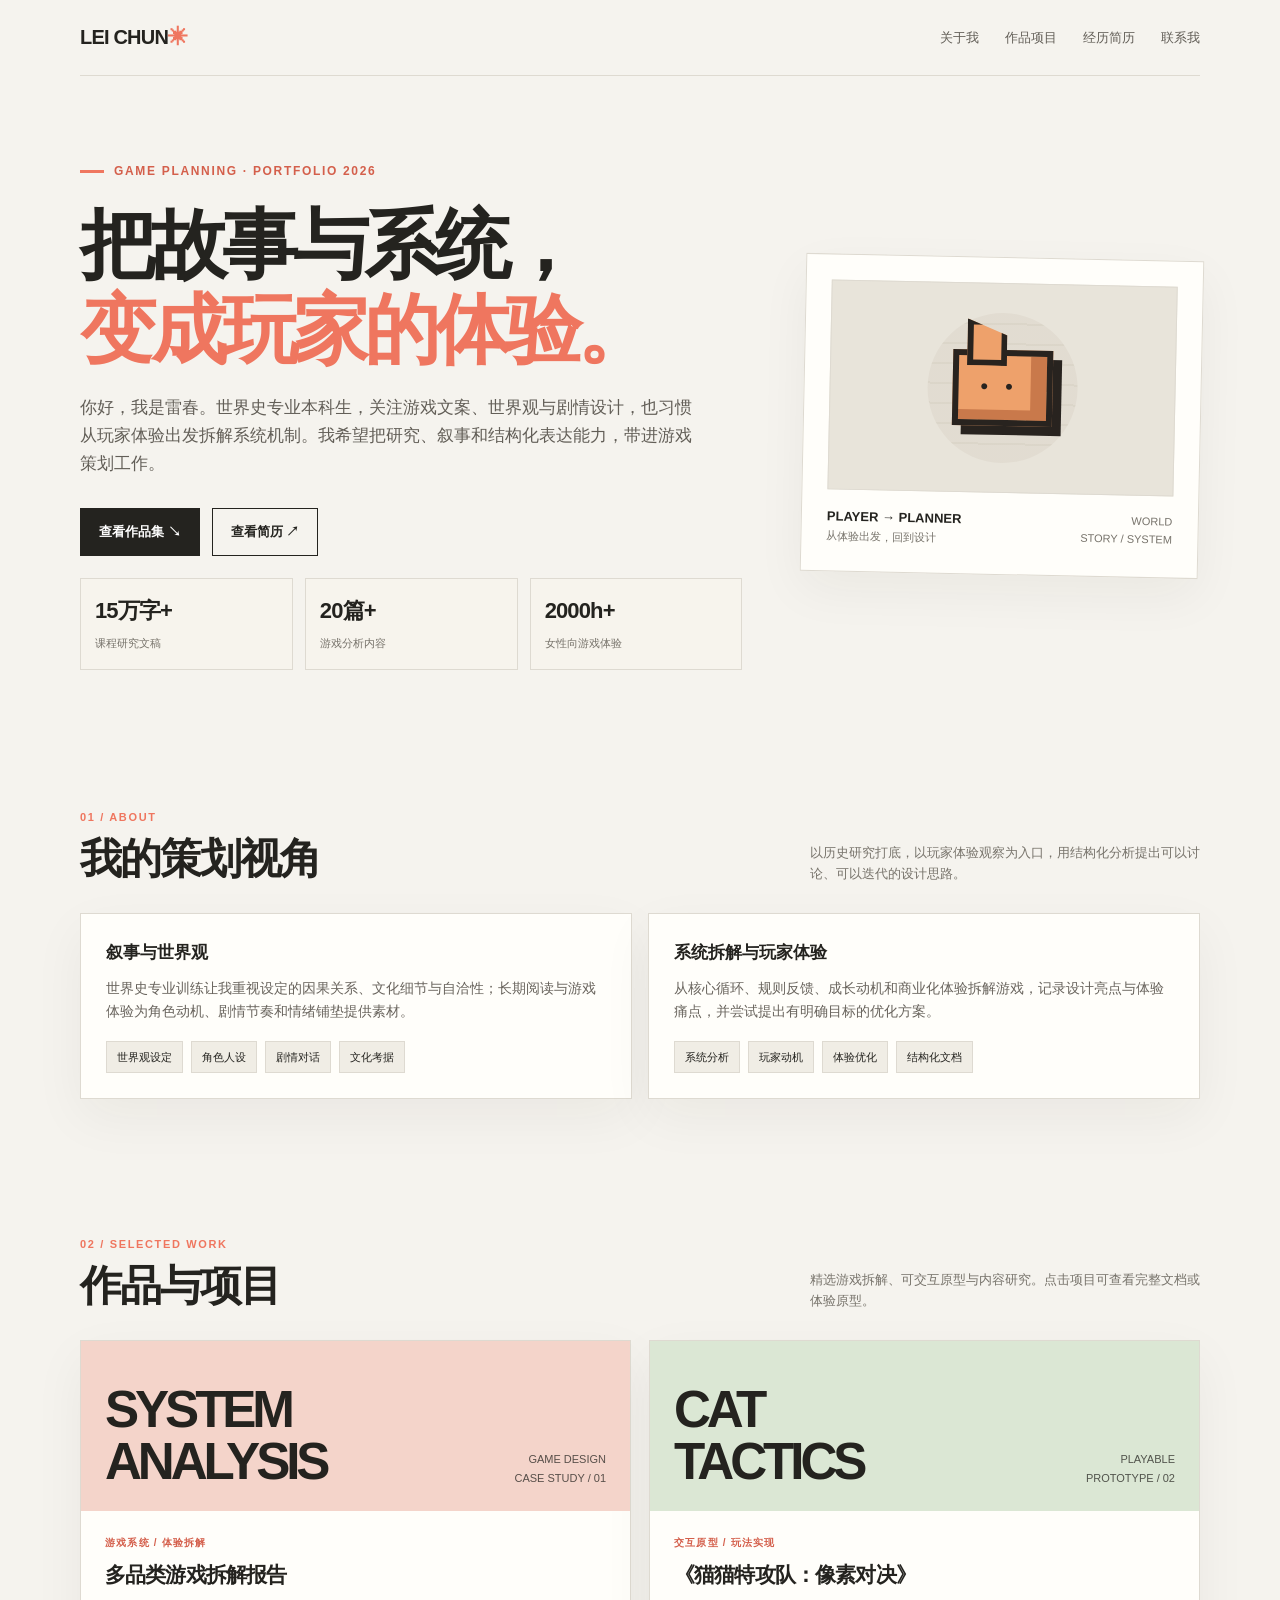
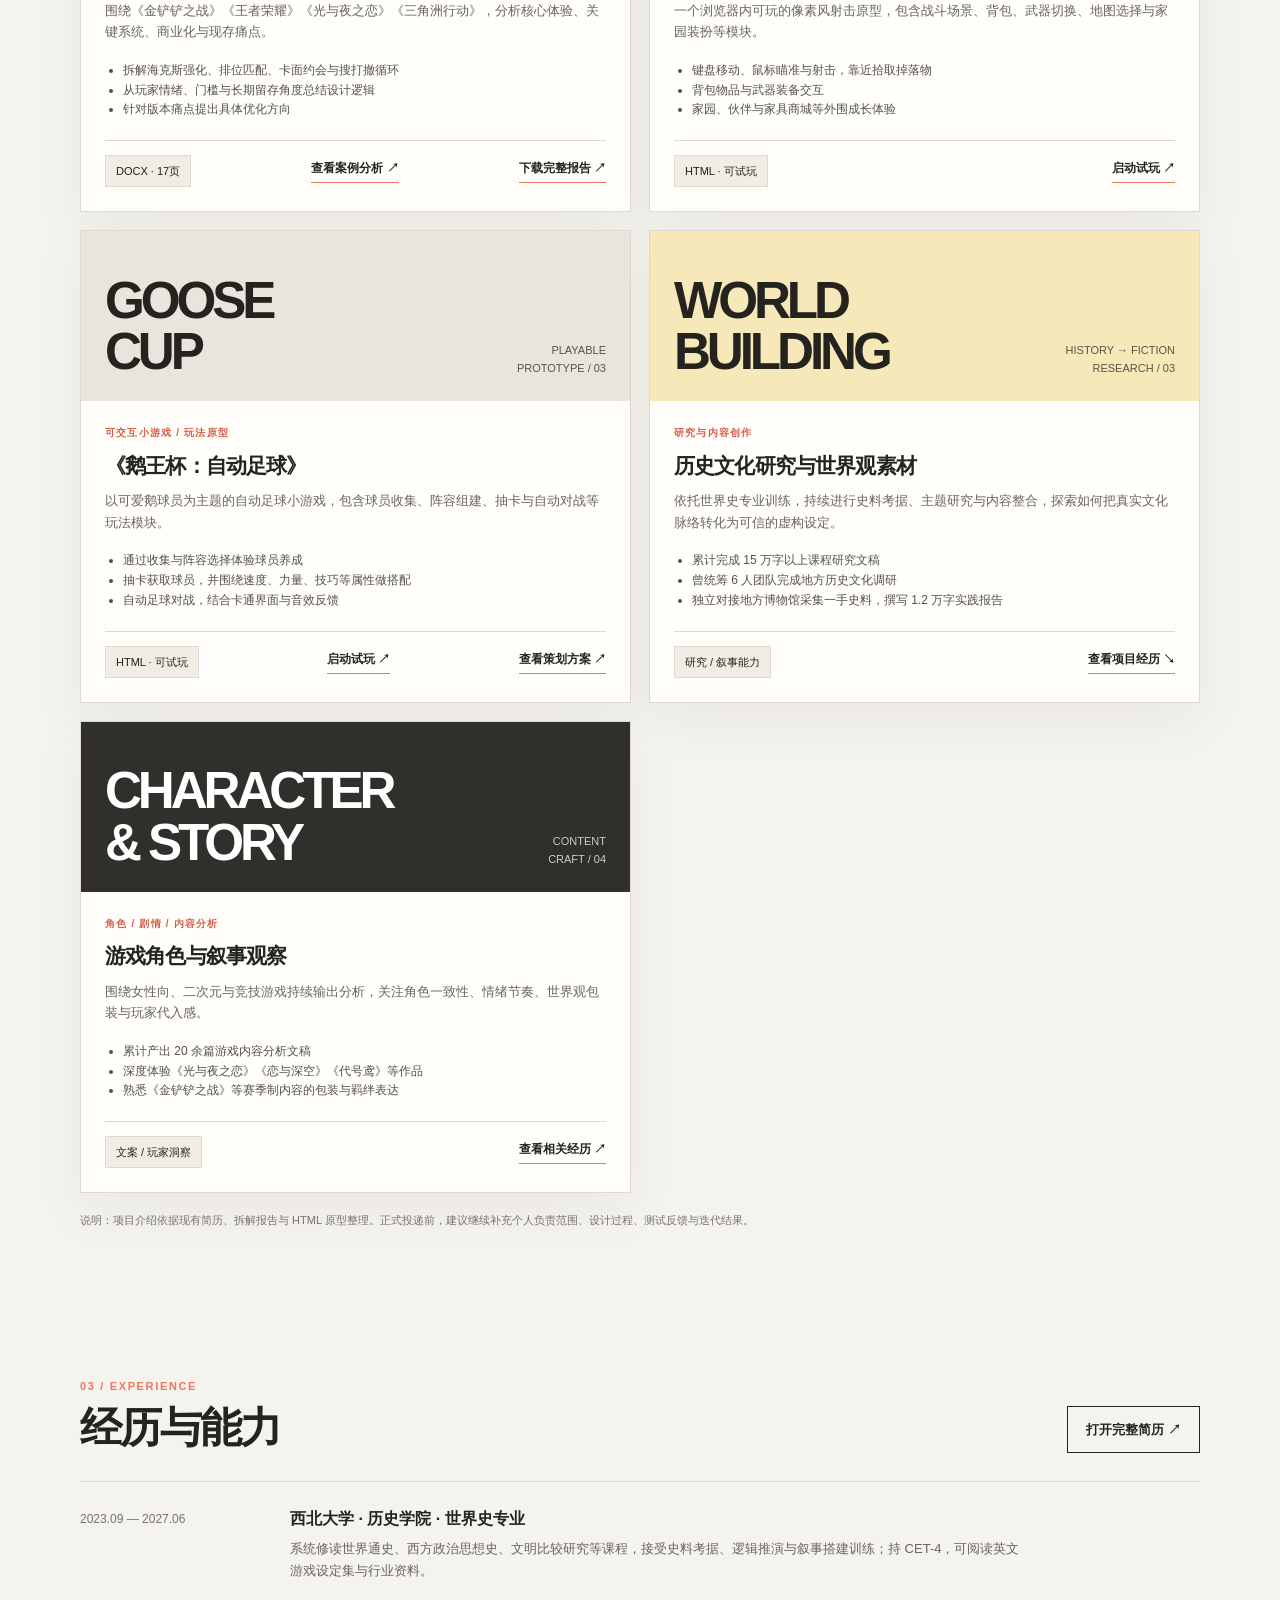
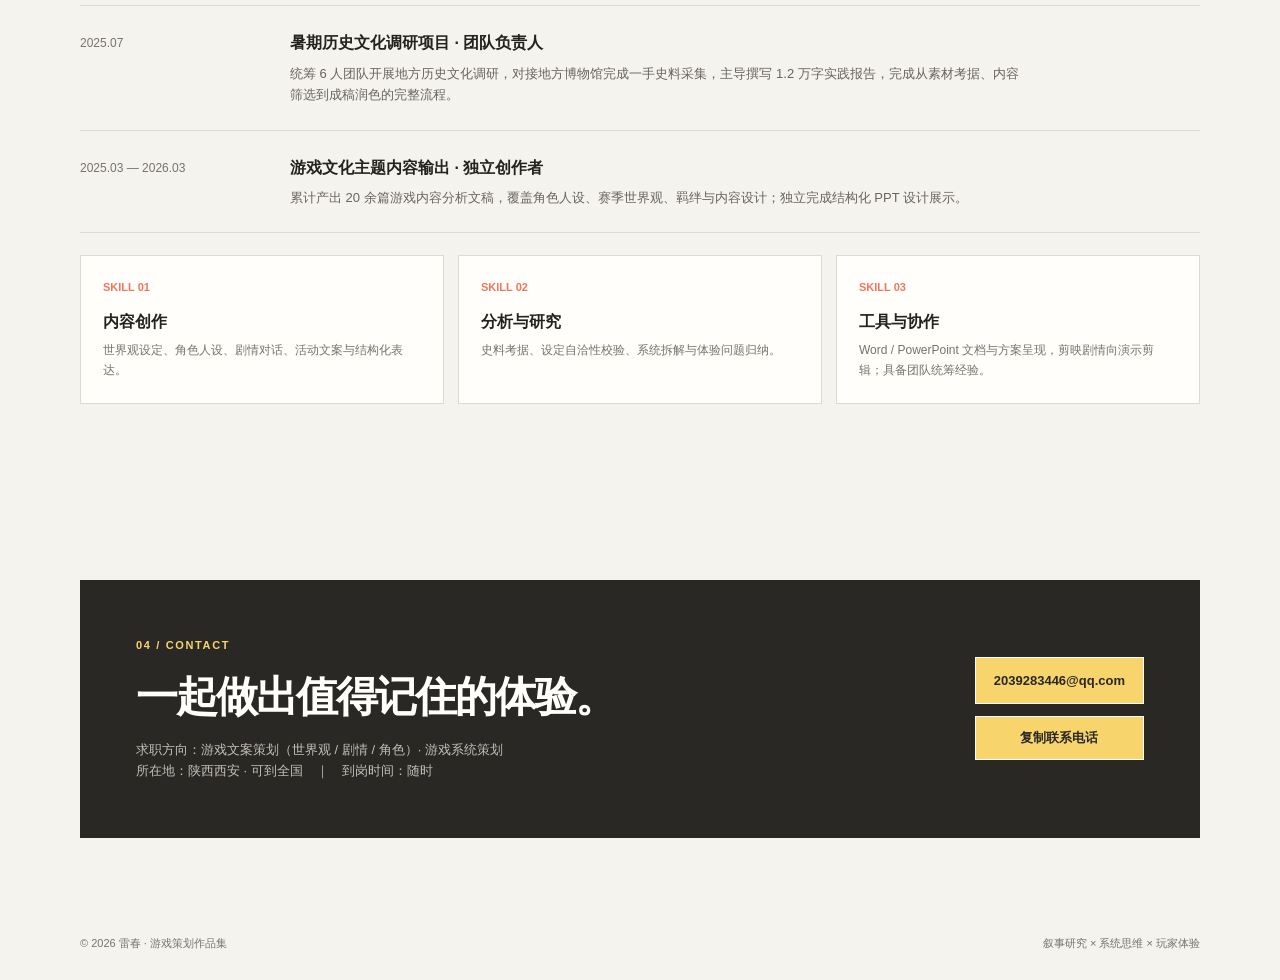
==== index.html @ 05be003e "Add files via upload" ====
<!doctype html>
<html lang="zh-CN">
<head>
<meta charset="utf-8"><meta name="viewport" content="width=device-width, initial-scale=1">
<meta name="description" content="雷春的游戏策划个人作品集，聚焦游戏文案、世界观、剧情与系统拆解。">
<title>雷春｜游戏策划作品集</title>
<style>
:root{--bg:#f5f3ee;--paper:#fffefa;--ink:#24231f;--muted:#77736b;--line:#dedad1;--accent:#ef765f;--yellow:#f7d46c;--green:#b9d6ad;--shadow:0 18px 50px #2620160d}*{box-sizing:border-box}html{scroll-behavior:smooth}body{margin:0;background:var(--bg);color:var(--ink);font-family:Inter,"PingFang SC","Microsoft YaHei",sans-serif;line-height:1.65}a{color:inherit;text-decoration:none}.wrap{width:min(1120px,calc(100% - 40px));margin:auto}.nav{height:76px;display:flex;align-items:center;justify-content:space-between;border-bottom:1px solid var(--line)}.logo{font-weight:900;letter-spacing:-.04em;font-size:20px}.logo span{color:var(--accent)}nav{display:flex;gap:26px;font-size:13px;color:#625e57}nav a:hover{color:var(--accent)}.hero{padding:86px 0 70px;display:grid;grid-template-columns:1.25fr .75fr;gap:60px;align-items:center}.eyebrow{font-size:12px;letter-spacing:.14em;text-transform:uppercase;font-weight:800;color:#d45f4b;display:flex;align-items:center;gap:10px}.eyebrow:before{content:"";width:24px;height:3px;background:var(--accent)}h1{font-size:clamp(42px,6vw,76px);line-height:1.12;letter-spacing:-.065em;margin:20px 0 22px}h1 em{font-style:normal;color:var(--accent)}.intro{font-size:17px;color:#625e57;max-width:620px}.actions{display:flex;gap:12px;flex-wrap:wrap;margin-top:30px}.btn{display:inline-flex;align-items:center;justify-content:center;padding:12px 18px;border:1px solid var(--ink);font-size:13px;font-weight:750;transition:.2s}.btn.primary{background:var(--ink);color:white}.btn:hover{transform:translateY(-2px);box-shadow:4px 4px 0 var(--yellow)}.hero-card{background:var(--paper);border:1px solid var(--line);padding:25px;box-shadow:var(--shadow);transform:rotate(1.2deg)}.pixel{height:210px;background:#e8e4da;display:grid;place-items:center;position:relative;overflow:hidden;border:1px solid var(--line)}.pixel:before{content:"";position:absolute;width:150px;height:150px;background:repeating-linear-gradient(0deg,#e0dacf 0 18px,#d8d2c5 18px 20px);border-radius:50%;opacity:.8}.cat{position:relative;width:100px;height:76px;background:#eea16b;border:6px solid #28231f;box-shadow:inset -16px -10px #c9794b,9px 9px 0 #28231f}.cat:before{content:"";position:absolute;left:8px;top:-37px;width:28px;height:35px;background:#eea16b;border:6px solid #28231f;clip-path:polygon(0 0,100% 35%,100% 100%,0 100%);box-shadow:48px 0 0 -1px #eea16b}.cat:after{content:"••";position:absolute;left:22px;top:13px;font-size:22px;letter-spacing:17px;color:#28231f}.card-meta{display:flex;justify-content:space-between;gap:10px;margin-top:16px;font-size:11px;color:var(--muted)}.card-meta strong{color:var(--ink);font-size:13px}.stats{display:grid;grid-template-columns:repeat(3,1fr);gap:12px;margin-top:22px}.stat{padding:14px;background:#f7f4ed;border:1px solid var(--line)}.stat b{display:block;font-size:22px;letter-spacing:-.04em}.stat span{font-size:11px;color:var(--muted)}section{padding:68px 0}.section-head{display:flex;justify-content:space-between;align-items:end;gap:24px;margin-bottom:28px}.kicker{font-size:11px;letter-spacing:.15em;color:var(--accent);font-weight:900}.section-head h2{font-size:clamp(28px,4vw,42px);letter-spacing:-.05em;line-height:1.2;margin:8px 0 0}.section-head p{color:var(--muted);font-size:13px;max-width:390px;margin:0}.about-grid{display:grid;grid-template-columns:1fr 1fr;gap:16px}.panel{background:var(--paper);border:1px solid var(--line);padding:25px;box-shadow:var(--shadow)}.panel h3{margin:0 0 10px;font-size:17px}.panel p{color:#69645d;font-size:14px;margin:0}.tags{display:flex;flex-wrap:wrap;gap:8px;margin-top:18px}.tag{font-size:11px;padding:6px 10px;background:#f0ede5;border:1px solid var(--line)}.projects{display:grid;grid-template-columns:repeat(2,1fr);gap:18px}.project{background:var(--paper);border:1px solid var(--line);box-shadow:var(--shadow);overflow:hidden;display:flex;flex-direction:column}.project-art{min-height:170px;padding:24px;display:flex;align-items:end;justify-content:space-between;gap:16px;background:#e9e5dc;position:relative;overflow:hidden}.project-art.coral{background:#f4d4ca}.project-art.green{background:#dbe7d4}.project-art.yellow{background:#f7e8b9}.project-art.dark{background:#302f2b;color:#fff}.project-art .big{font-size:clamp(32px,4vw,54px);font-weight:900;letter-spacing:-.08em;line-height:1}.project-art small{font-size:11px;max-width:130px;text-align:right;opacity:.75}.project-body{padding:24px;display:flex;flex-direction:column;flex:1}.project-type{font-size:10px;color:#d45f4b;font-weight:900;letter-spacing:.12em}.project h3{font-size:21px;letter-spacing:-.04em;margin:7px 0}.project p{font-size:13px;color:#69645d;margin:0 0 18px}.project ul{font-size:12px;color:#555148;padding-left:18px;margin:0 0 20px}.project-foot{margin-top:auto;display:flex;align-items:center;justify-content:space-between;gap:10px;padding-top:14px;border-top:1px solid var(--line)}.text-link{font-size:12px;font-weight:800;border-bottom:1px solid var(--accent);padding-bottom:3px}.text-link:hover{color:var(--accent)}.timeline{border-top:1px solid var(--line)}.time-row{display:grid;grid-template-columns:180px 1fr;gap:30px;padding:24px 0;border-bottom:1px solid var(--line)}.time-row time{font-size:12px;color:var(--muted);padding-top:4px}.time-row h3{font-size:16px;margin:0 0 6px}.time-row p{font-size:13px;color:#69645d;margin:0;max-width:740px}.skill-grid{display:grid;grid-template-columns:repeat(3,1fr);gap:14px}.skill{background:var(--paper);border:1px solid var(--line);padding:22px}.skill .num{font-size:11px;color:var(--accent);font-weight:900}.skill h3{font-size:16px;margin:12px 0 6px}.skill p{font-size:12px;color:var(--muted);margin:0}.contact{background:#292824;color:#fffefa;padding:56px;margin-top:40px;display:grid;grid-template-columns:1fr auto;gap:30px;align-items:center}.contact h2{font-size:clamp(28px,4vw,42px);letter-spacing:-.05em;margin:8px 0}.contact p{color:#c4c0b7;font-size:13px;margin:0}.contact .btn{border-color:#fffefa;color:#292824;background:var(--yellow)}footer{padding:28px 0;color:var(--muted);font-size:11px;display:flex;justify-content:space-between;gap:20px}.note{font-size:11px;color:var(--muted);margin-top:18px}@media(max-width:760px){.wrap{width:min(100% - 28px,600px)}.nav{height:64px}nav{gap:12px;font-size:11px}.hero{grid-template-columns:1fr;gap:30px;padding:56px 0}.hero-card{transform:none}.pixel{height:170px}.about-grid,.projects{grid-template-columns:1fr}.section-head{display:block}.section-head p{margin-top:12px}.time-row{grid-template-columns:1fr;gap:4px}.skill-grid{grid-template-columns:1fr}.contact{padding:28px;grid-template-columns:1fr}.contact .btn{justify-self:start}footer{flex-direction:column}}
</style></head>
<body><div class="wrap">
<header class="nav"><a class="logo" href="#top">LEI CHUN<span>✳</span></a><nav><a href="#about">关于我</a><a href="#work">作品项目</a><a href="#resume">经历简历</a><a href="#contact">联系我</a></nav></header>
<main id="top"><section class="hero"><div><div class="eyebrow">GAME PLANNING · PORTFOLIO 2026</div><h1>把故事与系统，<br><em>变成玩家的体验。</em></h1><p class="intro">你好，我是雷春。世界史专业本科生，关注游戏文案、世界观与剧情设计，也习惯从玩家体验出发拆解系统机制。我希望把研究、叙事和结构化表达能力，带进游戏策划工作。</p><div class="actions"><a class="btn primary" href="#work">查看作品集 ↘</a><a class="btn" href="游戏策划简历.pdf" target="_blank">查看简历 ↗</a></div><div class="stats"><div class="stat"><b>15万字+</b><span>课程研究文稿</span></div><div class="stat"><b>20篇+</b><span>游戏分析内容</span></div><div class="stat"><b>2000h+</b><span>女性向游戏体验</span></div></div></div><div class="hero-card"><div class="pixel"><div class="cat"></div></div><div class="card-meta"><div><strong>PLAYER → PLANNER</strong><br>从体验出发，回到设计</div><div style="text-align:right">WORLD<br>STORY / SYSTEM</div></div></div></section>
<section id="about"><div class="section-head"><div><div class="kicker">01 / ABOUT</div><h2>我的策划视角</h2></div><p>以历史研究打底，以玩家体验观察为入口，用结构化分析提出可以讨论、可以迭代的设计思路。</p></div><div class="about-grid"><article class="panel"><h3>叙事与世界观</h3><p>世界史专业训练让我重视设定的因果关系、文化细节与自洽性；长期阅读与游戏体验为角色动机、剧情节奏和情绪铺垫提供素材。</p><div class="tags"><span class="tag">世界观设定</span><span class="tag">角色人设</span><span class="tag">剧情对话</span><span class="tag">文化考据</span></div></article><article class="panel"><h3>系统拆解与玩家体验</h3><p>从核心循环、规则反馈、成长动机和商业化体验拆解游戏，记录设计亮点与体验痛点，并尝试提出有明确目标的优化方案。</p><div class="tags"><span class="tag">系统分析</span><span class="tag">玩家动机</span><span class="tag">体验优化</span><span class="tag">结构化文档</span></div></article></div></section>
<section id="work"><div class="section-head"><div><div class="kicker">02 / SELECTED WORK</div><h2>作品与项目</h2></div><p>精选游戏拆解、可交互原型与内容研究。点击项目可查看完整文档或体验原型。</p></div><div class="projects">
<article class="project"><div class="project-art coral"><div class="big">SYSTEM<br>ANALYSIS</div><small>GAME DESIGN<br>CASE STUDY / 01</small></div><div class="project-body"><div class="project-type">游戏系统 / 体验拆解</div><h3>多品类游戏拆解报告</h3><p>围绕《金铲铲之战》《王者荣耀》《光与夜之恋》《三角洲行动》，分析核心体验、关键系统、商业化与现存痛点。</p><ul><li>拆解海克斯强化、排位匹配、卡面约会与搜打撤循环</li><li>从玩家情绪、门槛与长期留存角度总结设计逻辑</li><li>针对版本痛点提出具体优化方向</li></ul><div class="project-foot"><span class="tag">DOCX · 17页</span><a class="text-link" href="case-study.html">查看案例分析 ↗</a><a class="text-link" href="游戏拆解报告.docx" download>下载完整报告 ↗</a></div></div></article>
<article class="project"><div class="project-art green"><div class="big">CAT<br>TACTICS</div><small>PLAYABLE<br>PROTOTYPE / 02</small></div><div class="project-body"><div class="project-type">交互原型 / 玩法实现</div><h3>《猫猫特攻队：像素对决》</h3><p>一个浏览器内可玩的像素风射击原型，包含战斗场景、背包、武器切换、地图选择与家园装扮等模块。</p><ul><li>键盘移动、鼠标瞄准与射击，靠近拾取掉落物</li><li>背包物品与武器装备交互</li><li>家园、伙伴与家具商城等外围成长体验</li></ul><div class="project-foot"><span class="tag">HTML · 可试玩</span><a class="text-link" href="game-demo.html" target="_blank">启动试玩 ↗</a></div></div></article>
<article class="project"><div class="project-art blue"><div class="big">GOOSE<br>CUP</div><small>PLAYABLE<br>PROTOTYPE / 03</small></div><div class="project-body"><div class="project-type">可交互小游戏 / 玩法原型</div><h3>《鹅王杯：自动足球》</h3><p>以可爱鹅球员为主题的自动足球小游戏，包含球员收集、阵容组建、抽卡与自动对战等玩法模块。</p><ul><li>通过收集与阵容选择体验球员养成</li><li>抽卡获取球员，并围绕速度、力量、技巧等属性做搭配</li><li>自动足球对战，结合卡通界面与音效反馈</li></ul><div class="project-foot"><span class="tag">HTML · 可试玩</span><a class="text-link" href="goosecute/index.html" target="_blank">启动试玩 ↗</a><a class="text-link" href="goosecup-design.html">查看策划方案 ↗</a></div></div></article>
<article class="project"><div class="project-art yellow"><div class="big">WORLD<br>BUILDING</div><small>HISTORY → FICTION<br>RESEARCH / 03</small></div><div class="project-body"><div class="project-type">研究与内容创作</div><h3>历史文化研究与世界观素材</h3><p>依托世界史专业训练，持续进行史料考据、主题研究与内容整合，探索如何把真实文化脉络转化为可信的虚构设定。</p><ul><li>累计完成 15 万字以上课程研究文稿</li><li>曾统筹 6 人团队完成地方历史文化调研</li><li>独立对接地方博物馆采集一手史料，撰写 1.2 万字实践报告</li></ul><div class="project-foot"><span class="tag">研究 / 叙事能力</span><a class="text-link" href="#resume">查看项目经历 ↘</a></div></div></article>
<article class="project"><div class="project-art dark"><div class="big">CHARACTER<br>& STORY</div><small>CONTENT<br>CRAFT / 04</small></div><div class="project-body"><div class="project-type">角色 / 剧情 / 内容分析</div><h3>游戏角色与叙事观察</h3><p>围绕女性向、二次元与竞技游戏持续输出分析，关注角色一致性、情绪节奏、世界观包装与玩家代入感。</p><ul><li>累计产出 20 余篇游戏内容分析文稿</li><li>深度体验《光与夜之恋》《恋与深空》《代号鸢》等作品</li><li>熟悉《金铲铲之战》等赛季制内容的包装与羁绊表达</li></ul><div class="project-foot"><span class="tag">文案 / 玩家洞察</span><a class="text-link" href="游戏策划简历.pdf" target="_blank">查看相关经历 ↗</a></div></div></article>
</div><p class="note">说明：项目介绍依据现有简历、拆解报告与 HTML 原型整理。正式投递前，建议继续补充个人负责范围、设计过程、测试反馈与迭代结果。</p></section>
<section id="resume"><div class="section-head"><div><div class="kicker">03 / EXPERIENCE</div><h2>经历与能力</h2></div><a class="btn" href="游戏策划简历.pdf" target="_blank">打开完整简历 ↗</a></div><div class="timeline"><div class="time-row"><time>2023.09 — 2027.06</time><div><h3>西北大学 · 历史学院 · 世界史专业</h3><p>系统修读世界通史、西方政治思想史、文明比较研究等课程，接受史料考据、逻辑推演与叙事搭建训练；持 CET-4，可阅读英文游戏设定集与行业资料。</p></div></div><div class="time-row"><time>2025.07</time><div><h3>暑期历史文化调研项目 · 团队负责人</h3><p>统筹 6 人团队开展地方历史文化调研，对接地方博物馆完成一手史料采集，主导撰写 1.2 万字实践报告，完成从素材考据、内容筛选到成稿润色的完整流程。</p></div></div><div class="time-row"><time>2025.03 — 2026.03</time><div><h3>游戏文化主题内容输出 · 独立创作者</h3><p>累计产出 20 余篇游戏内容分析文稿，覆盖角色人设、赛季世界观、羁绊与内容设计；独立完成结构化 PPT 设计展示。</p></div></div></div><div class="skill-grid" style="margin-top:22px"><article class="skill"><div class="num">SKILL 01</div><h3>内容创作</h3><p>世界观设定、角色人设、剧情对话、活动文案与结构化表达。</p></article><article class="skill"><div class="num">SKILL 02</div><h3>分析与研究</h3><p>史料考据、设定自洽性校验、系统拆解与体验问题归纳。</p></article><article class="skill"><div class="num">SKILL 03</div><h3>工具与协作</h3><p>Word / PowerPoint 文档与方案呈现，剪映剧情向演示剪辑；具备团队统筹经验。</p></article></div></section>
<section id="contact"><div class="contact"><div><div class="kicker" style="color:var(--yellow)">04 / CONTACT</div><h2>一起做出值得记住的体验。</h2><p>求职方向：游戏文案策划（世界观 / 剧情 / 角色）· 游戏系统策划<br>所在地：陕西西安 · 可到全国　｜　到岗时间：随时</p></div><div class="actions" style="margin:0;flex-direction:column;align-items:stretch"><a class="btn" href="mailto:2039283446@qq.com">2039283446@qq.com</a><button class="btn" onclick="navigator.clipboard.writeText('158-2979-5988').then(()=>{this.textContent='手机号已复制 ✓'}).catch(()=>{this.textContent='手机号：158-2979-5988'})">复制联系电话</button></div></div></section>
<footer><span>© 2026 雷春 · 游戏策划作品集</span><span>叙事研究 × 系统思维 × 玩家体验</span></footer></main></div></body></html>
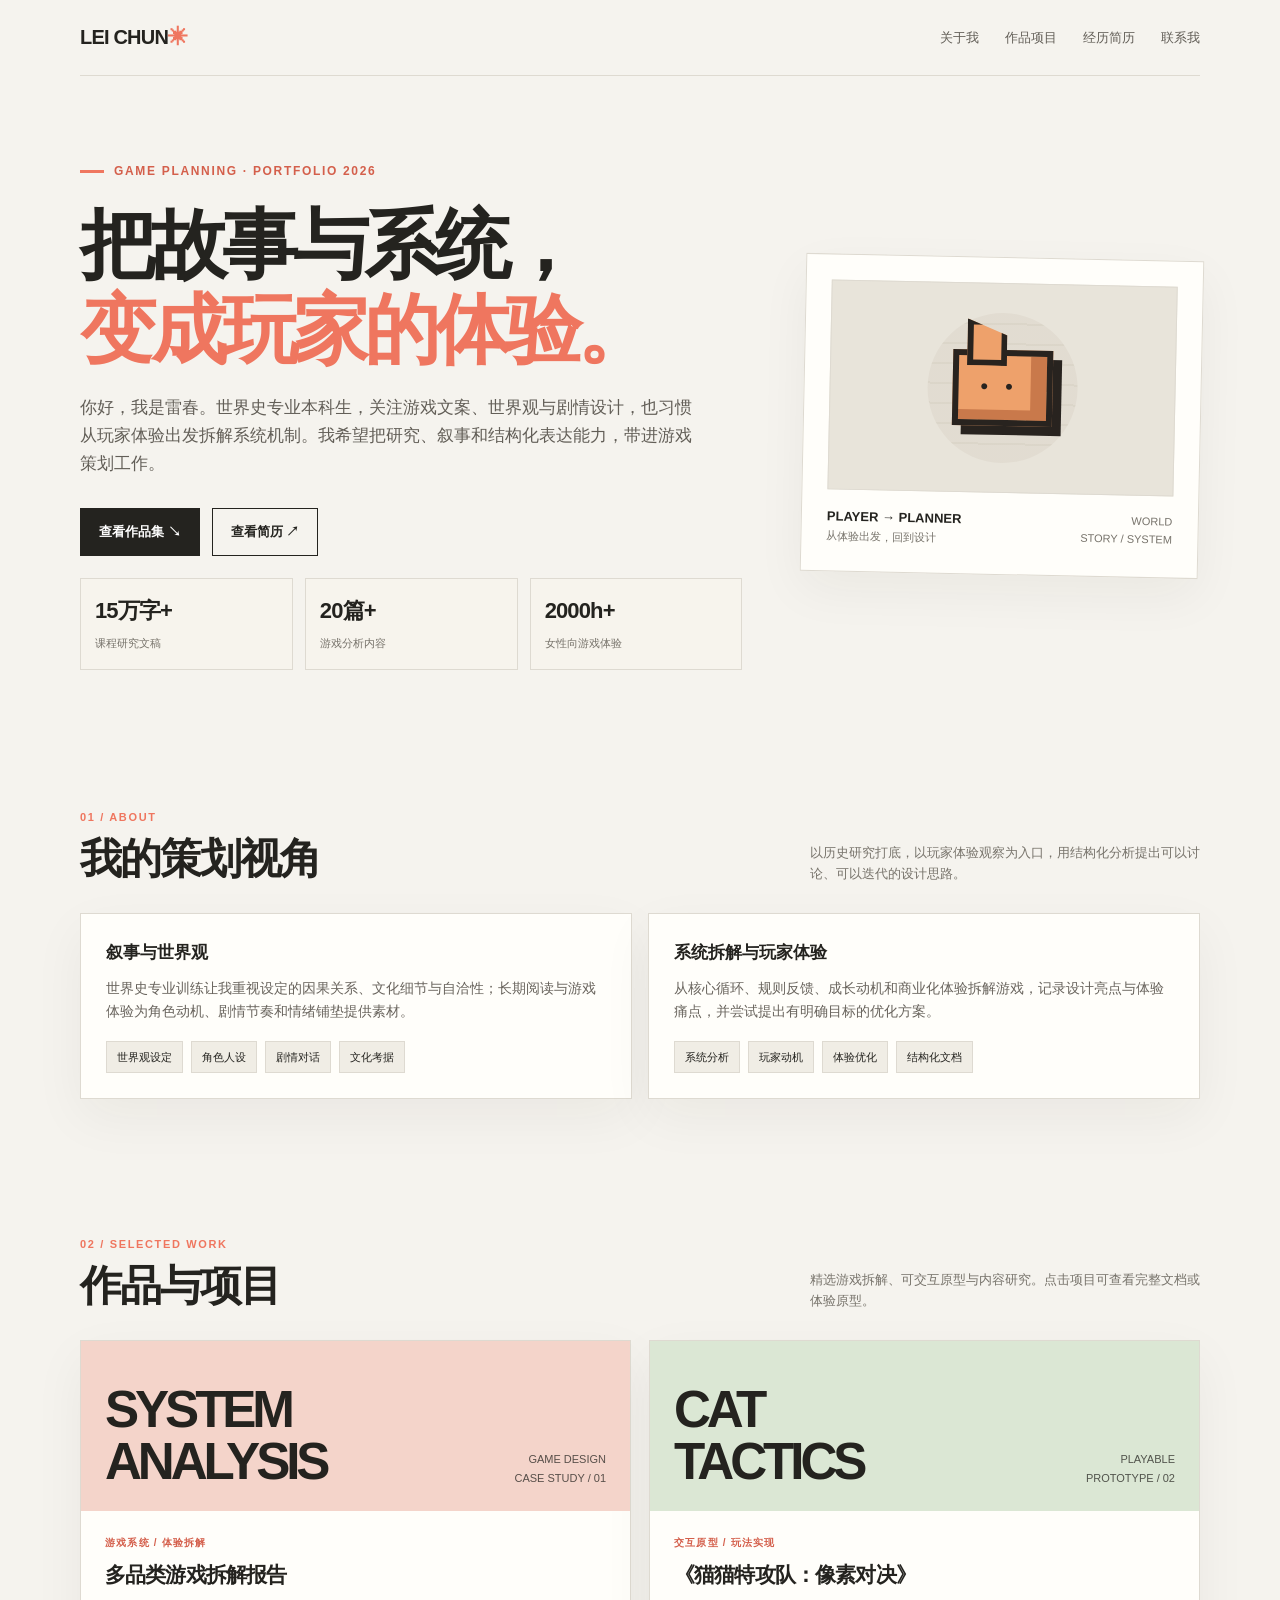
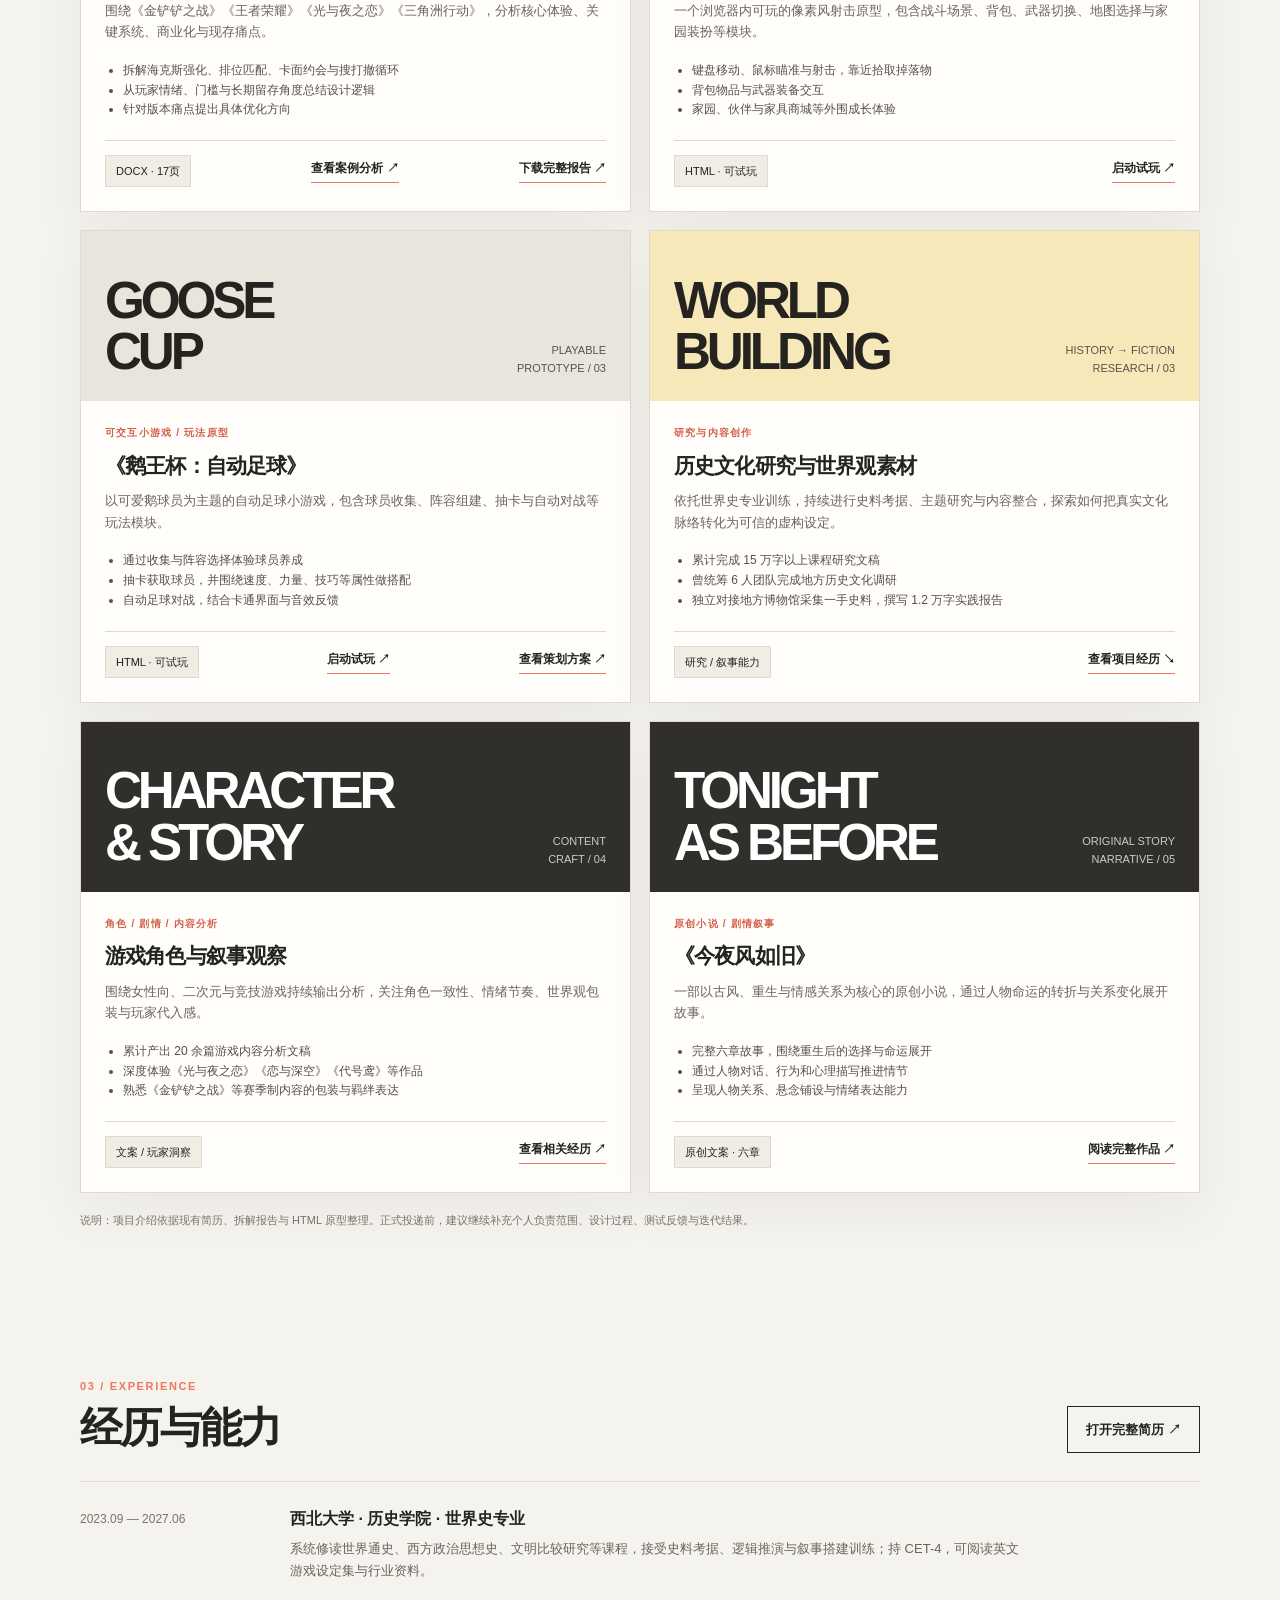
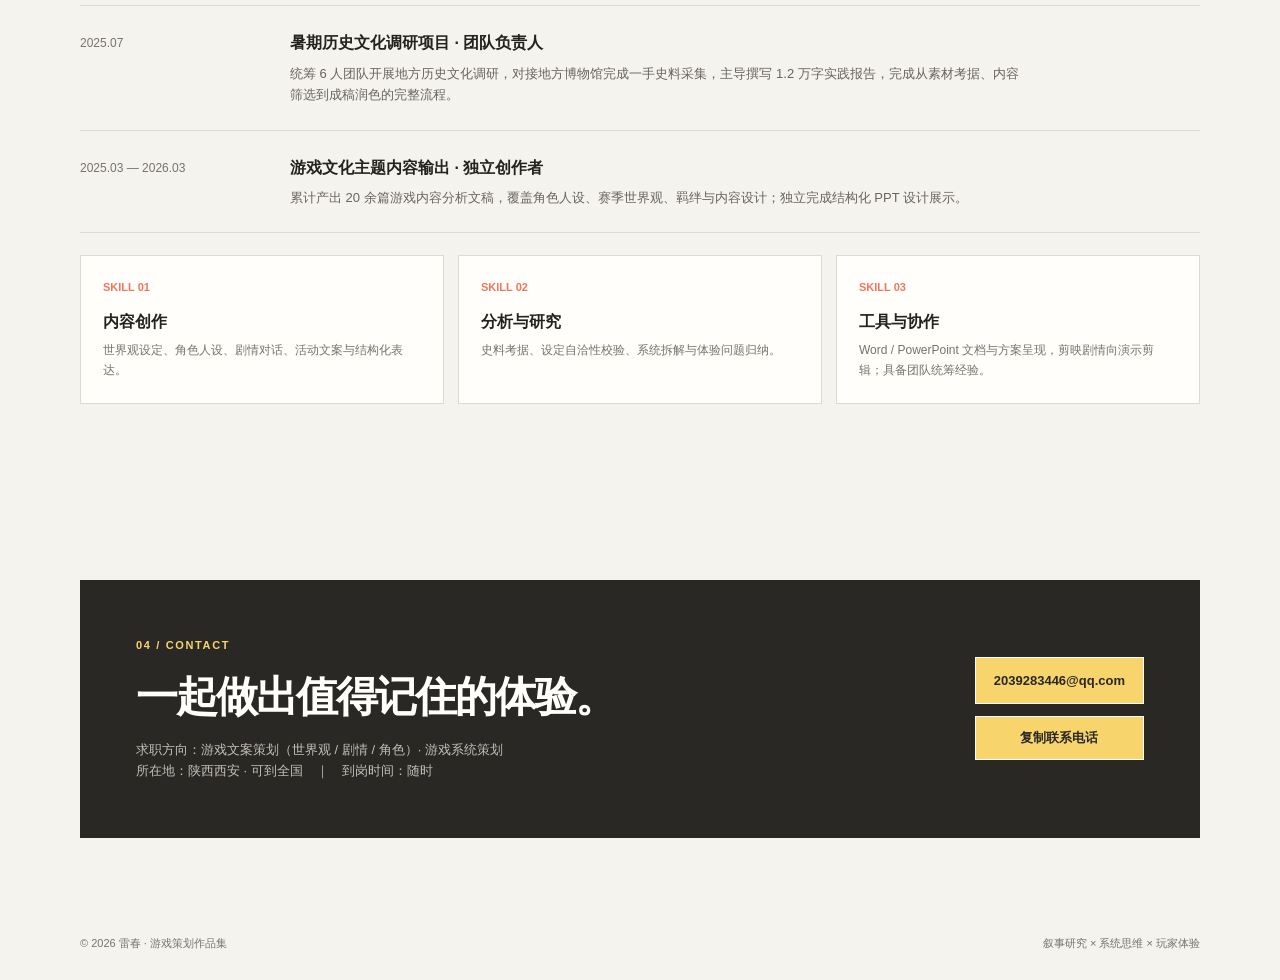
==== commit 91fed6d6: "Update index.html" ====
--- a/index.html
+++ b/index.html
@@ -14,9 +14,30 @@
 <section id="work"><div class="section-head"><div><div class="kicker">02 / SELECTED WORK</div><h2>作品与项目</h2></div><p>精选游戏拆解、可交互原型与内容研究。点击项目可查看完整文档或体验原型。</p></div><div class="projects">
 <article class="project"><div class="project-art coral"><div class="big">SYSTEM<br>ANALYSIS</div><small>GAME DESIGN<br>CASE STUDY / 01</small></div><div class="project-body"><div class="project-type">游戏系统 / 体验拆解</div><h3>多品类游戏拆解报告</h3><p>围绕《金铲铲之战》《王者荣耀》《光与夜之恋》《三角洲行动》，分析核心体验、关键系统、商业化与现存痛点。</p><ul><li>拆解海克斯强化、排位匹配、卡面约会与搜打撤循环</li><li>从玩家情绪、门槛与长期留存角度总结设计逻辑</li><li>针对版本痛点提出具体优化方向</li></ul><div class="project-foot"><span class="tag">DOCX · 17页</span><a class="text-link" href="case-study.html">查看案例分析 ↗</a><a class="text-link" href="游戏拆解报告.docx" download>下载完整报告 ↗</a></div></div></article>
 <article class="project"><div class="project-art green"><div class="big">CAT<br>TACTICS</div><small>PLAYABLE<br>PROTOTYPE / 02</small></div><div class="project-body"><div class="project-type">交互原型 / 玩法实现</div><h3>《猫猫特攻队：像素对决》</h3><p>一个浏览器内可玩的像素风射击原型，包含战斗场景、背包、武器切换、地图选择与家园装扮等模块。</p><ul><li>键盘移动、鼠标瞄准与射击，靠近拾取掉落物</li><li>背包物品与武器装备交互</li><li>家园、伙伴与家具商城等外围成长体验</li></ul><div class="project-foot"><span class="tag">HTML · 可试玩</span><a class="text-link" href="game-demo.html" target="_blank">启动试玩 ↗</a></div></div></article>
-<article class="project"><div class="project-art blue"><div class="big">GOOSE<br>CUP</div><small>PLAYABLE<br>PROTOTYPE / 03</small></div><div class="project-body"><div class="project-type">可交互小游戏 / 玩法原型</div><h3>《鹅王杯：自动足球》</h3><p>以可爱鹅球员为主题的自动足球小游戏，包含球员收集、阵容组建、抽卡与自动对战等玩法模块。</p><ul><li>通过收集与阵容选择体验球员养成</li><li>抽卡获取球员，并围绕速度、力量、技巧等属性做搭配</li><li>自动足球对战，结合卡通界面与音效反馈</li></ul><div class="project-foot"><span class="tag">HTML · 可试玩</span><a class="text-link" href="goosecute/index.html" target="_blank">启动试玩 ↗</a><a class="text-link" href="goosecup-design.html">查看策划方案 ↗</a></div></div></article>
+<article class="project"><div class="project-art blue"><div class="big">GOOSE<br>CUP</div><small>PLAYABLE<br>PROTOTYPE / 03</small></div><div class="project-body"><div class="project-type">可交互小游戏 / 玩法原型</div><h3>《鹅王杯：自动足球》</h3><p>以可爱鹅球员为主题的自动足球小游戏，包含球员收集、阵容组建、抽卡与自动对战等玩法模块。</p><ul><li>通过收集与阵容选择体验球员养成</li><li>抽卡获取球员，并围绕速度、力量、技巧等属性做搭配</li><li>自动足球对战，结合卡通界面与音效反馈</li></ul><div class="project-foot"><span class="tag">HTML · 可试玩</span><a class="text-link" href="goosecute/index.html" target="_blank">启动试玩 ↗</a><a class="text-link" href="goosecup.html">查看策划方案 ↗</a></div></div></article>
 <article class="project"><div class="project-art yellow"><div class="big">WORLD<br>BUILDING</div><small>HISTORY → FICTION<br>RESEARCH / 03</small></div><div class="project-body"><div class="project-type">研究与内容创作</div><h3>历史文化研究与世界观素材</h3><p>依托世界史专业训练，持续进行史料考据、主题研究与内容整合，探索如何把真实文化脉络转化为可信的虚构设定。</p><ul><li>累计完成 15 万字以上课程研究文稿</li><li>曾统筹 6 人团队完成地方历史文化调研</li><li>独立对接地方博物馆采集一手史料，撰写 1.2 万字实践报告</li></ul><div class="project-foot"><span class="tag">研究 / 叙事能力</span><a class="text-link" href="#resume">查看项目经历 ↘</a></div></div></article>
 <article class="project"><div class="project-art dark"><div class="big">CHARACTER<br>& STORY</div><small>CONTENT<br>CRAFT / 04</small></div><div class="project-body"><div class="project-type">角色 / 剧情 / 内容分析</div><h3>游戏角色与叙事观察</h3><p>围绕女性向、二次元与竞技游戏持续输出分析，关注角色一致性、情绪节奏、世界观包装与玩家代入感。</p><ul><li>累计产出 20 余篇游戏内容分析文稿</li><li>深度体验《光与夜之恋》《恋与深空》《代号鸢》等作品</li><li>熟悉《金铲铲之战》等赛季制内容的包装与羁绊表达</li></ul><div class="project-foot"><span class="tag">文案 / 玩家洞察</span><a class="text-link" href="游戏策划简历.pdf" target="_blank">查看相关经历 ↗</a></div></div></article>
+<article class="project">
+  <div class="project-art dark">
+    <div class="big">TONIGHT<br>AS BEFORE</div>
+    <small>ORIGINAL STORY<br>NARRATIVE / 05</small>
+  </div>
+  <div class="project-body">
+    <div class="project-type">原创小说 / 剧情叙事</div>
+    <h3>《今夜风如旧》</h3>
+    <p>一部以古风、重生与情感关系为核心的原创小说，通过人物命运的转折与关系变化展开故事。</p>
+    <ul>
+      <li>完整六章故事，围绕重生后的选择与命运展开</li>
+      <li>通过人物对话、行为和心理描写推进情节</li>
+      <li>呈现人物关系、悬念铺设与情绪表达能力</li>
+    </ul>
+    <div class="project-foot">
+      <span class="tag">原创文案 · 六章</span>
+      <a class="text-link" href="novel.html" target="_blank">阅读完整作品 ↗</a>
+    </div>
+  </div>
+</article>
+
 </div><p class="note">说明：项目介绍依据现有简历、拆解报告与 HTML 原型整理。正式投递前，建议继续补充个人负责范围、设计过程、测试反馈与迭代结果。</p></section>
 <section id="resume"><div class="section-head"><div><div class="kicker">03 / EXPERIENCE</div><h2>经历与能力</h2></div><a class="btn" href="游戏策划简历.pdf" target="_blank">打开完整简历 ↗</a></div><div class="timeline"><div class="time-row"><time>2023.09 — 2027.06</time><div><h3>西北大学 · 历史学院 · 世界史专业</h3><p>系统修读世界通史、西方政治思想史、文明比较研究等课程，接受史料考据、逻辑推演与叙事搭建训练；持 CET-4，可阅读英文游戏设定集与行业资料。</p></div></div><div class="time-row"><time>2025.07</time><div><h3>暑期历史文化调研项目 · 团队负责人</h3><p>统筹 6 人团队开展地方历史文化调研，对接地方博物馆完成一手史料采集，主导撰写 1.2 万字实践报告，完成从素材考据、内容筛选到成稿润色的完整流程。</p></div></div><div class="time-row"><time>2025.03 — 2026.03</time><div><h3>游戏文化主题内容输出 · 独立创作者</h3><p>累计产出 20 余篇游戏内容分析文稿，覆盖角色人设、赛季世界观、羁绊与内容设计；独立完成结构化 PPT 设计展示。</p></div></div></div><div class="skill-grid" style="margin-top:22px"><article class="skill"><div class="num">SKILL 01</div><h3>内容创作</h3><p>世界观设定、角色人设、剧情对话、活动文案与结构化表达。</p></article><article class="skill"><div class="num">SKILL 02</div><h3>分析与研究</h3><p>史料考据、设定自洽性校验、系统拆解与体验问题归纳。</p></article><article class="skill"><div class="num">SKILL 03</div><h3>工具与协作</h3><p>Word / PowerPoint 文档与方案呈现，剪映剧情向演示剪辑；具备团队统筹经验。</p></article></div></section>
 <section id="contact"><div class="contact"><div><div class="kicker" style="color:var(--yellow)">04 / CONTACT</div><h2>一起做出值得记住的体验。</h2><p>求职方向：游戏文案策划（世界观 / 剧情 / 角色）· 游戏系统策划<br>所在地：陕西西安 · 可到全国　｜　到岗时间：随时</p></div><div class="actions" style="margin:0;flex-direction:column;align-items:stretch"><a class="btn" href="mailto:2039283446@qq.com">2039283446@qq.com</a><button class="btn" onclick="navigator.clipboard.writeText('158-2979-5988').then(()=>{this.textContent='手机号已复制 ✓'}).catch(()=>{this.textContent='手机号：158-2979-5988'})">复制联系电话</button></div></div></section>
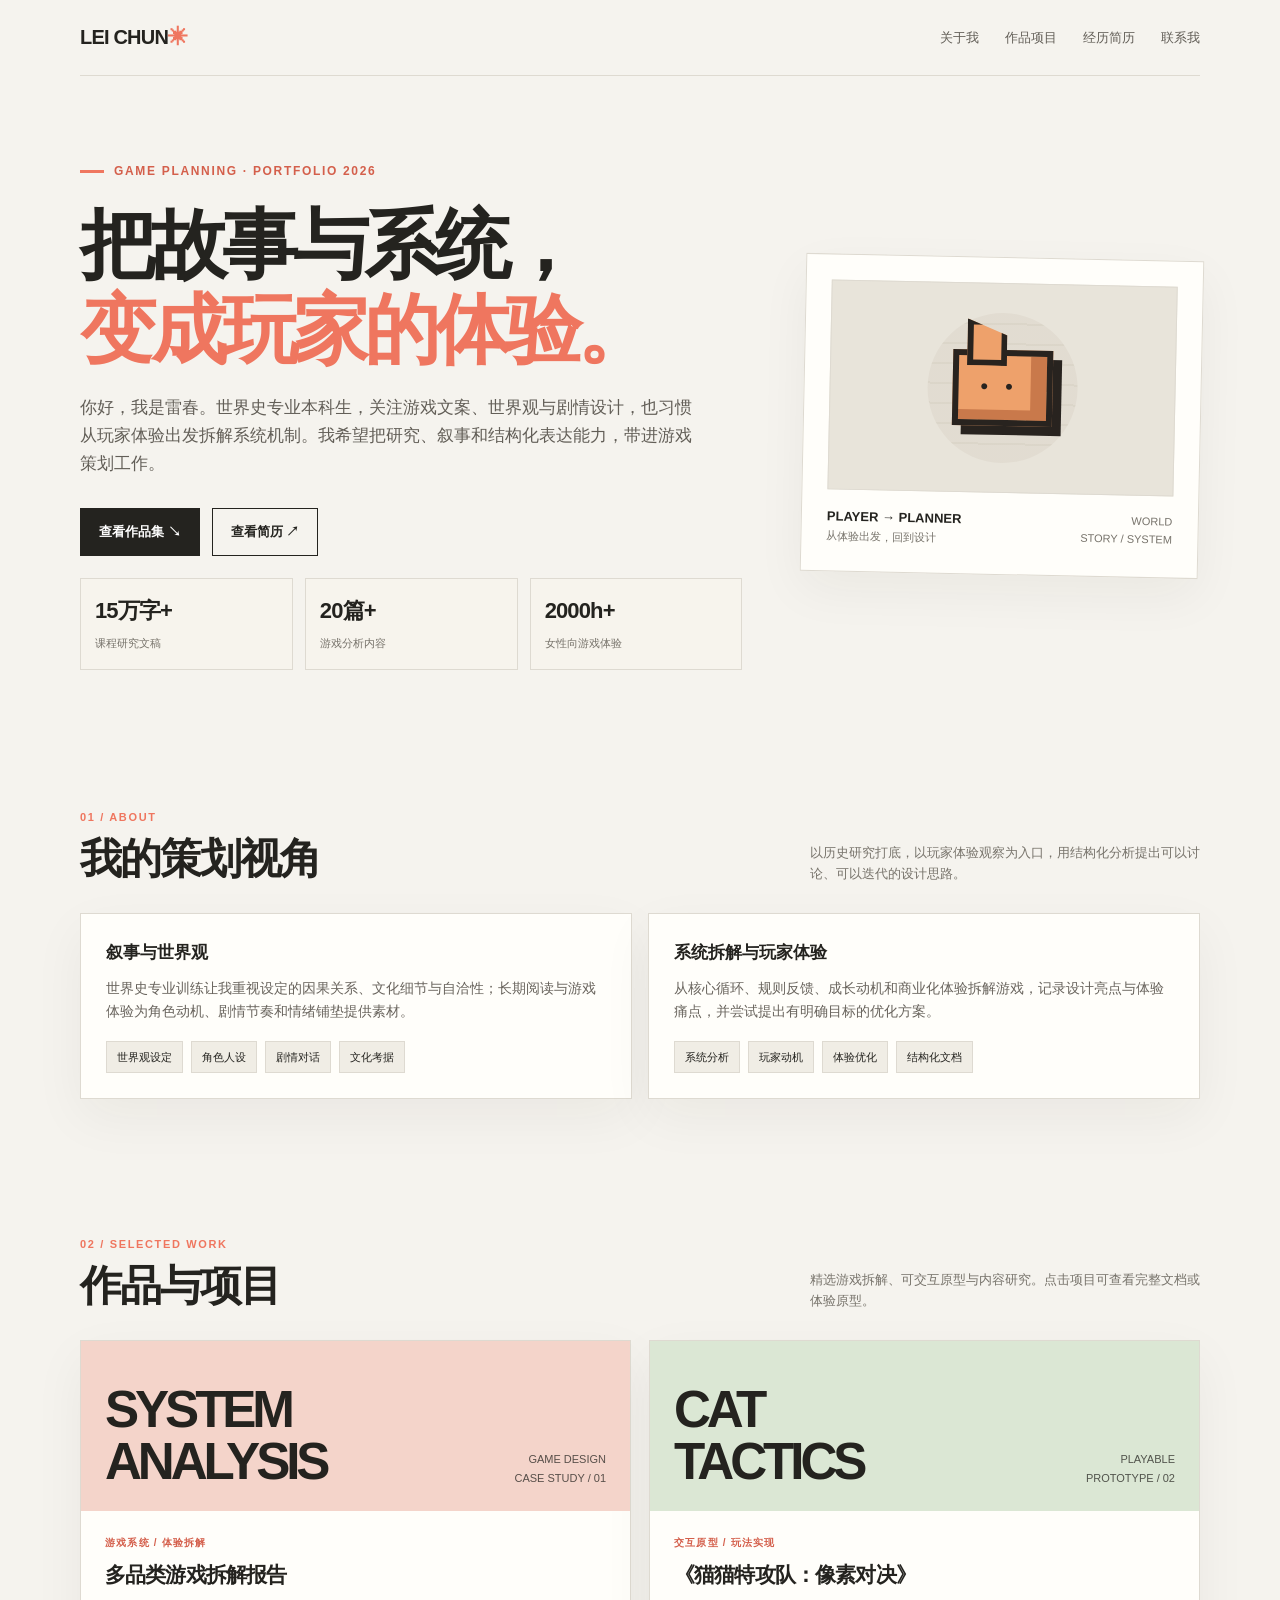
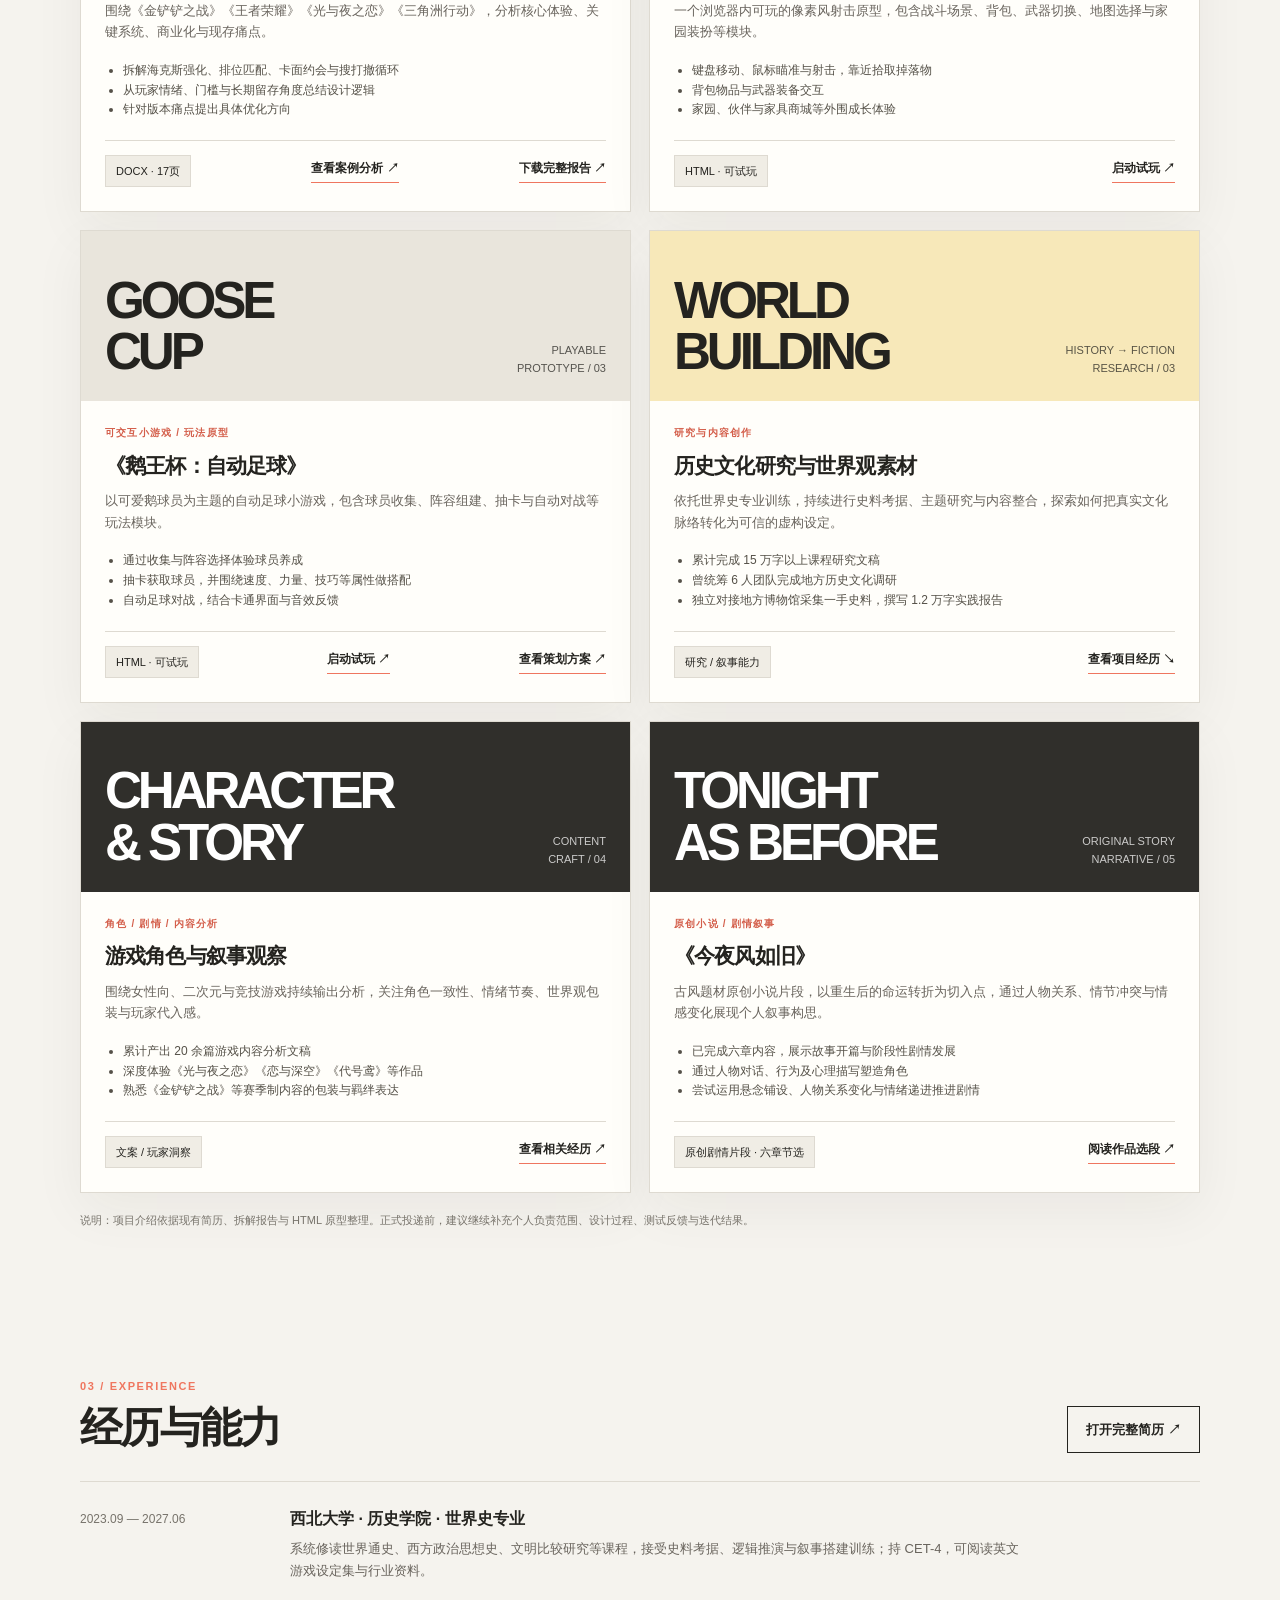
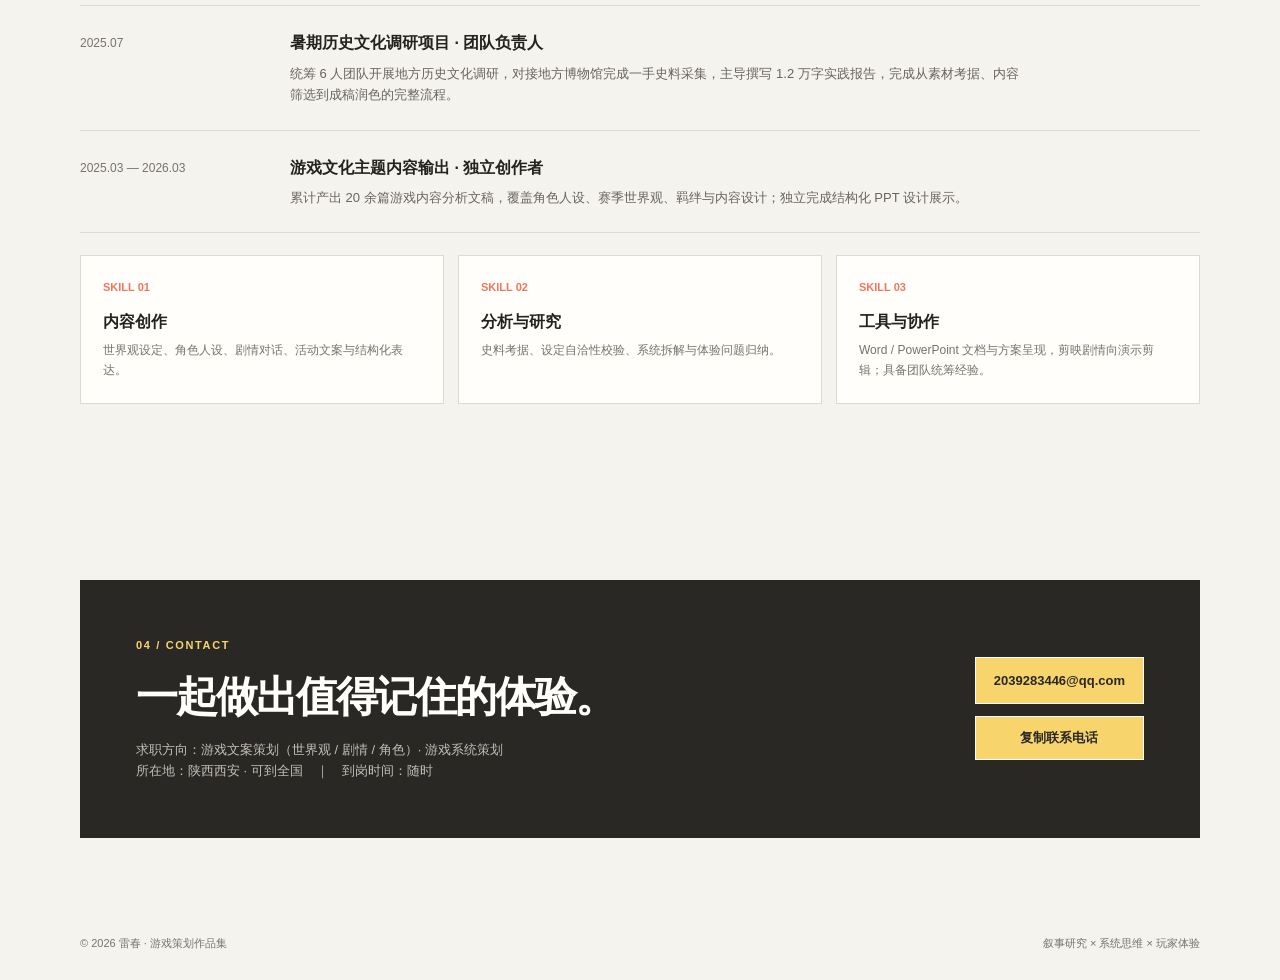
==== commit 9a4c7cba: "Update index.html" ====
--- a/index.html
+++ b/index.html
@@ -24,18 +24,18 @@
   </div>
   <div class="project-body">
     <div class="project-type">原创小说 / 剧情叙事</div>
-    <h3>《今夜风如旧》</h3>
-    <p>一部以古风、重生与情感关系为核心的原创小说，通过人物命运的转折与关系变化展开故事。</p>
-    <ul>
-      <li>完整六章故事，围绕重生后的选择与命运展开</li>
-      <li>通过人物对话、行为和心理描写推进情节</li>
-      <li>呈现人物关系、悬念铺设与情绪表达能力</li>
-    </ul>
-    <div class="project-foot">
-      <span class="tag">原创文案 · 六章</span>
-      <a class="text-link" href="novel.html" target="_blank">阅读完整作品 ↗</a>
-    </div>
-  </div>
+   <h3>《今夜风如旧》</h3>
+<p>古风题材原创小说片段，以重生后的命运转折为切入点，通过人物关系、情节冲突与情感变化展现个人叙事构思。</p>
+<ul>
+  <li>已完成六章内容，展示故事开篇与阶段性剧情发展</li>
+  <li>通过人物对话、行为及心理描写塑造角色</li>
+  <li>尝试运用悬念铺设、人物关系变化与情绪递进推进剧情</li>
+</ul>
+<div class="project-foot">
+  <span class="tag">原创剧情片段 · 六章节选</span>
+  <a class="text-link" href="novel.html" target="_blank">阅读作品选段 ↗</a>
+</div>
+</div>
 </article>
 
 </div><p class="note">说明：项目介绍依据现有简历、拆解报告与 HTML 原型整理。正式投递前，建议继续补充个人负责范围、设计过程、测试反馈与迭代结果。</p></section>
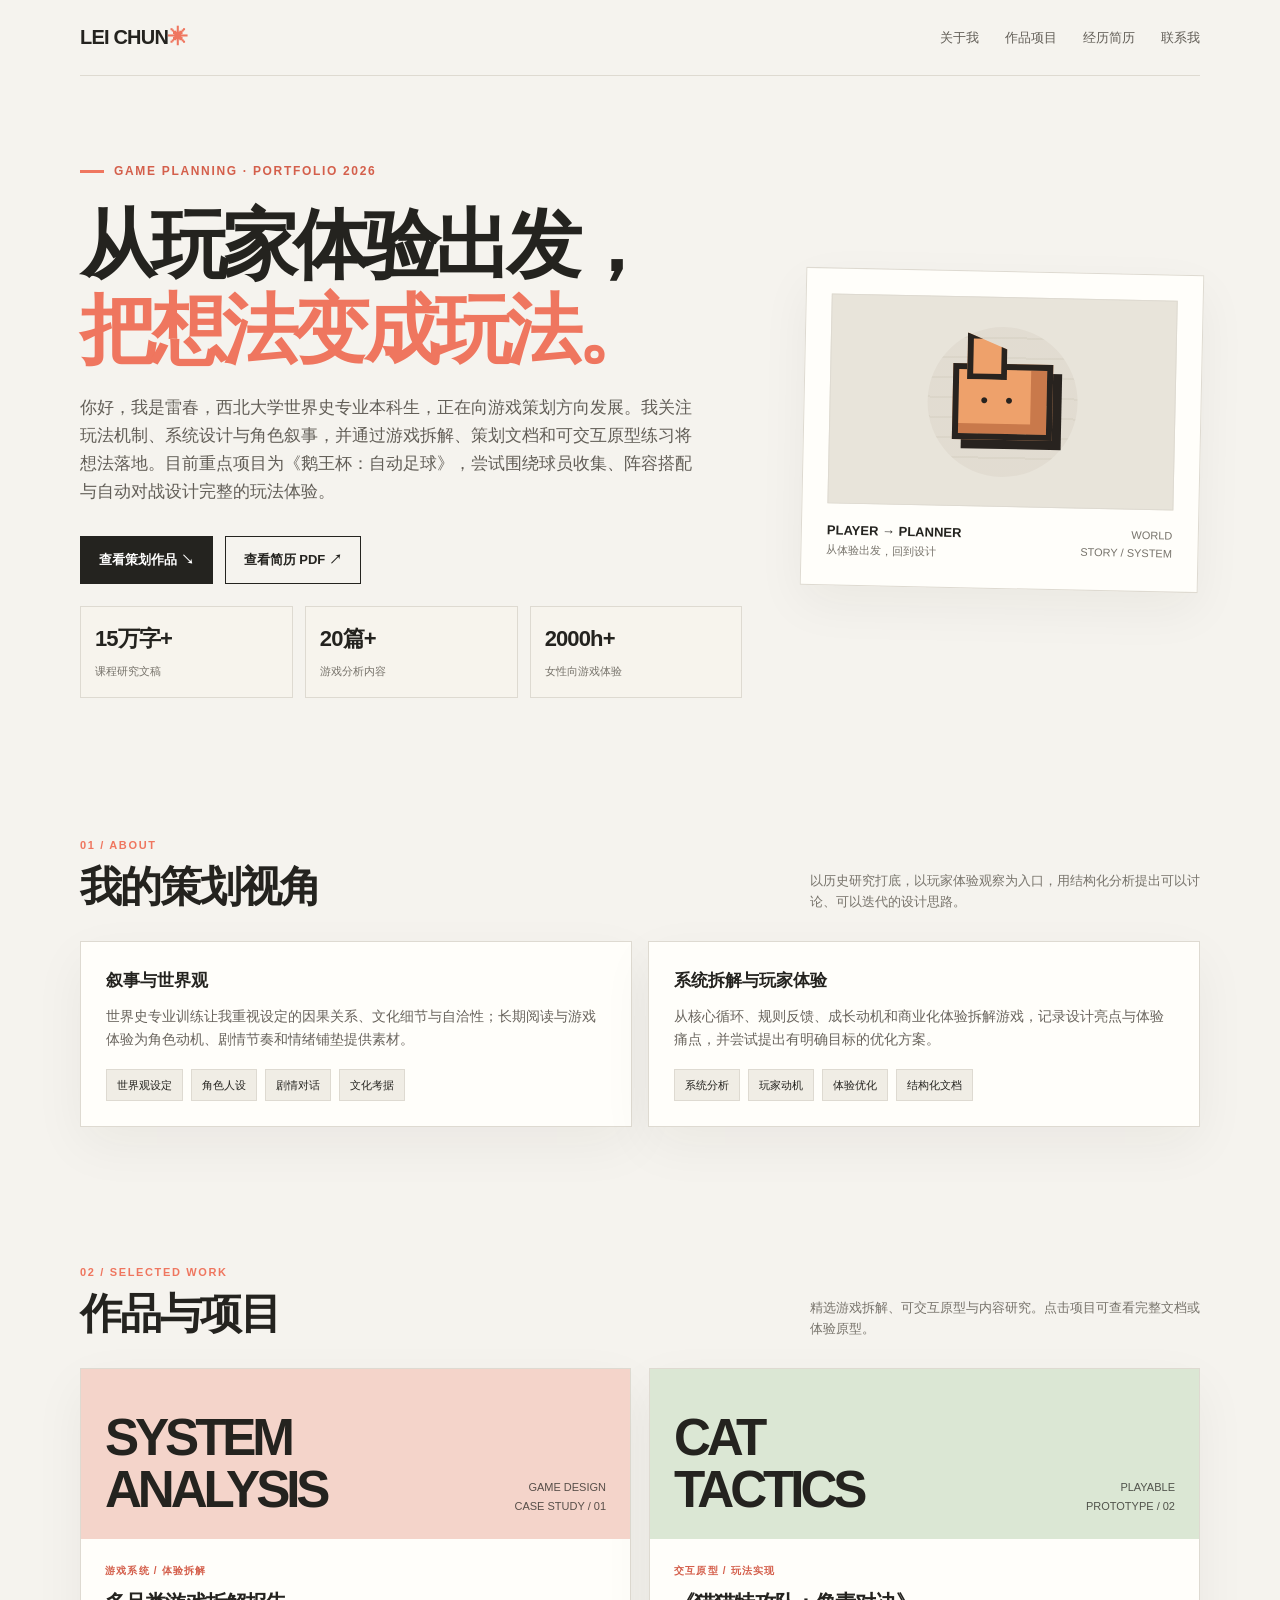
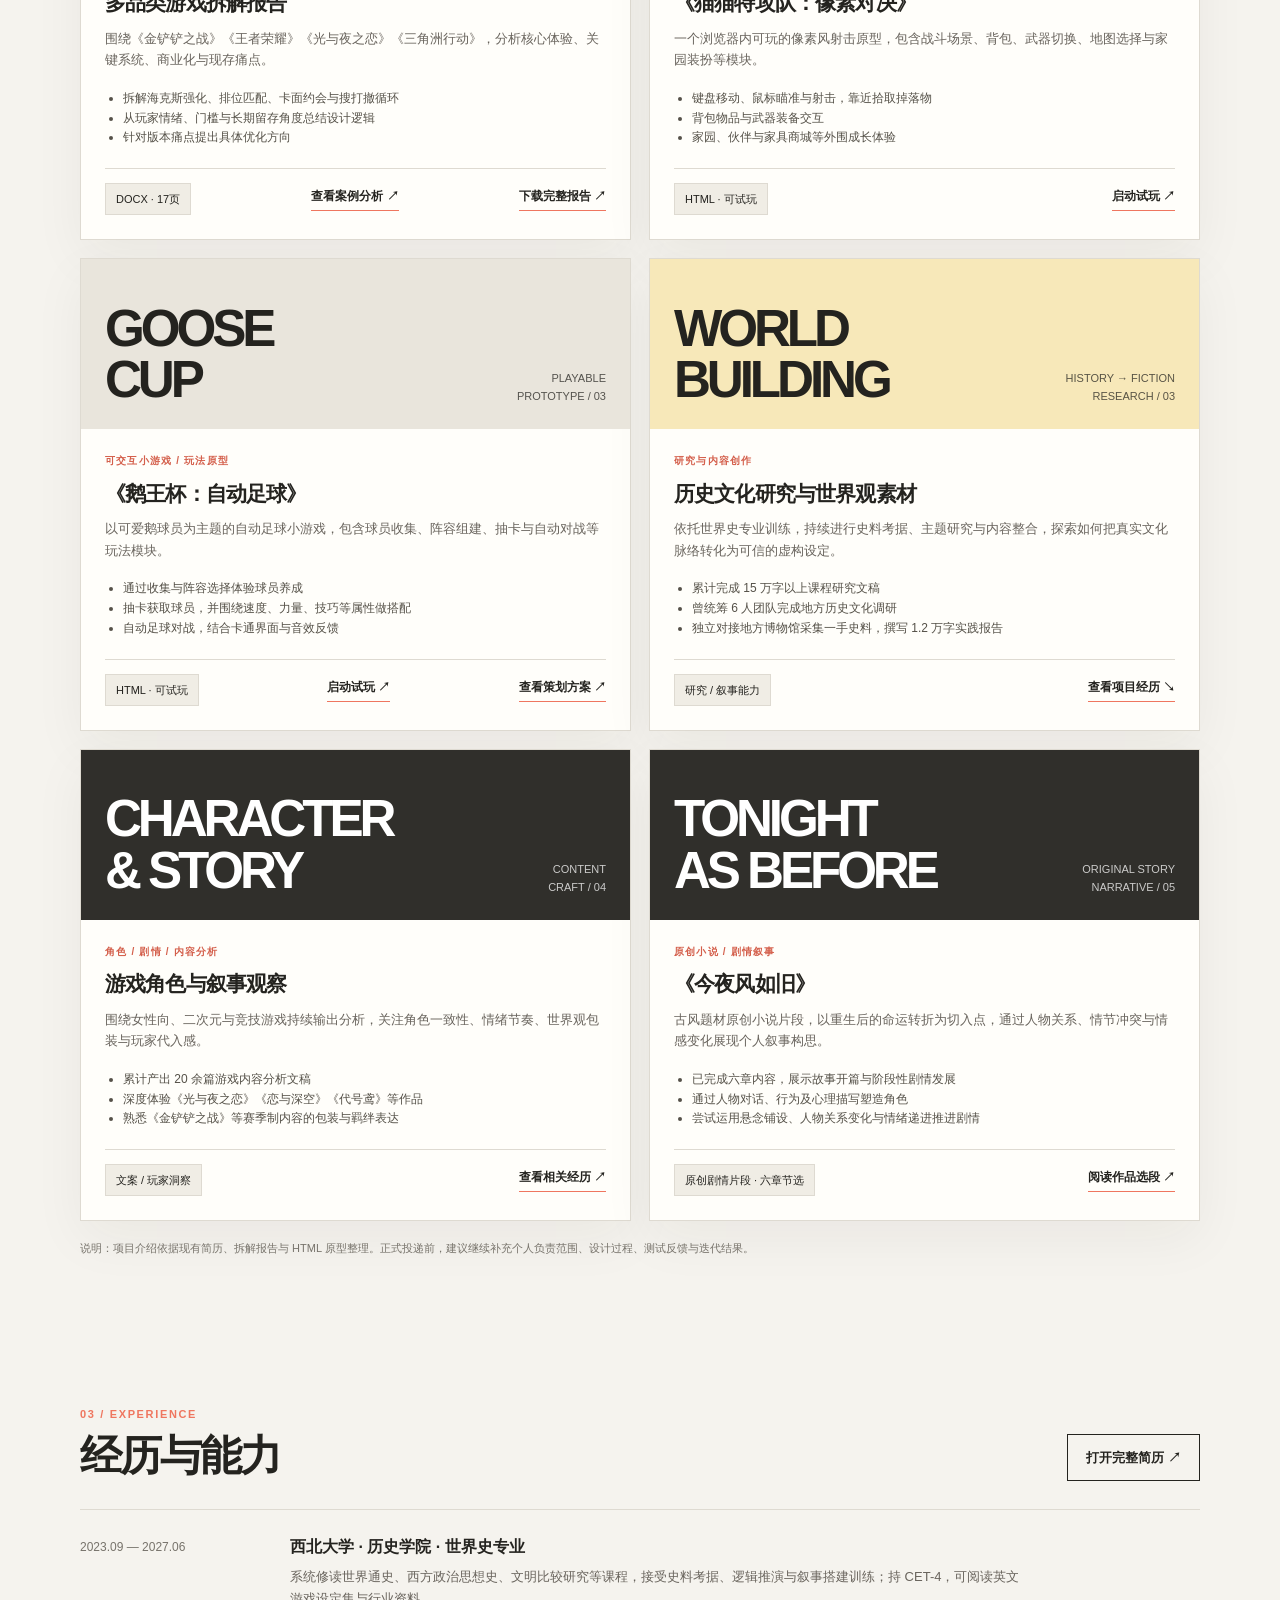
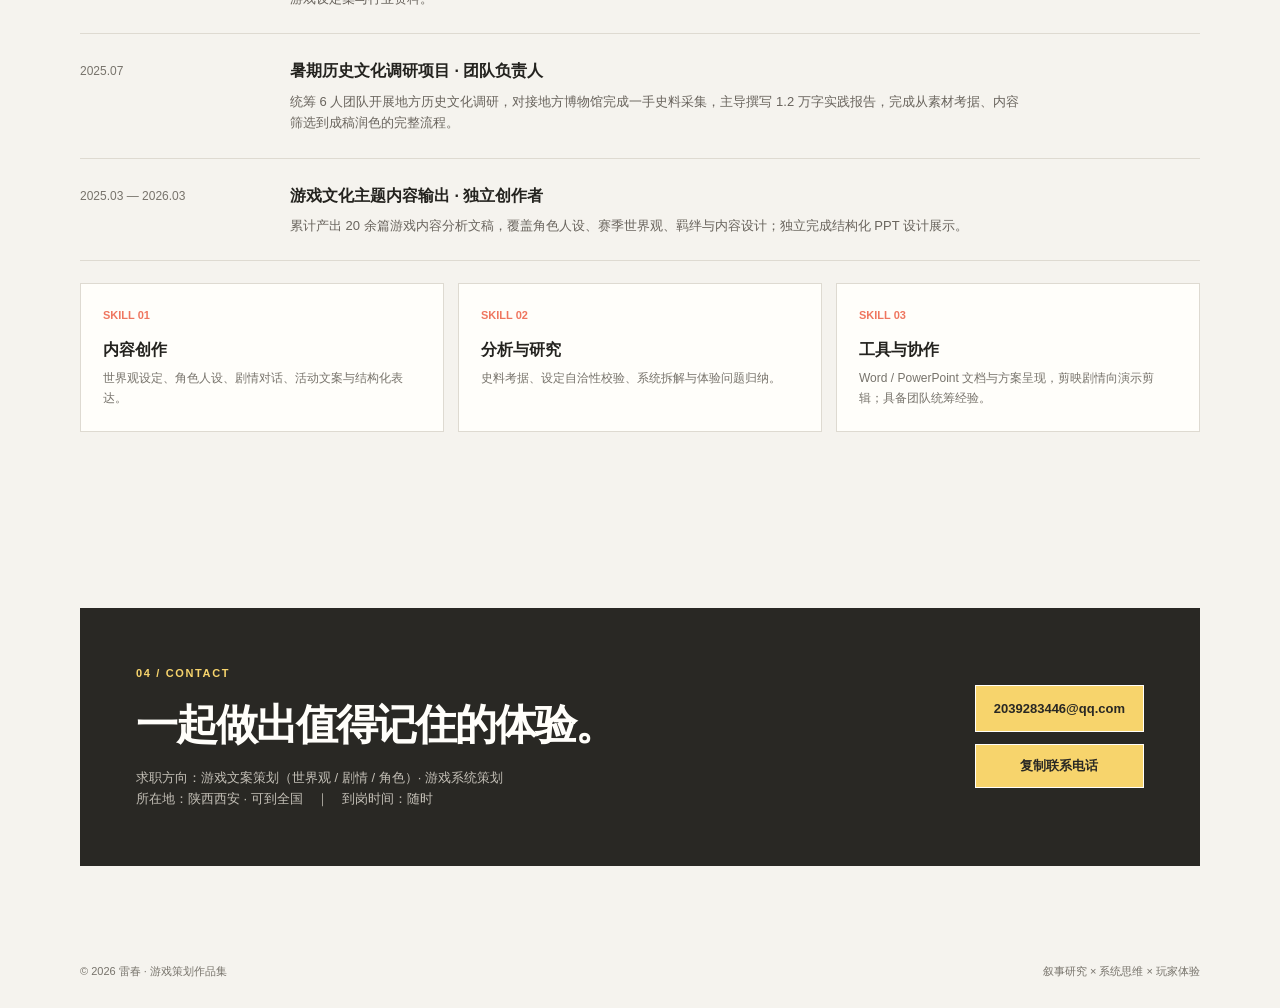
==== commit bb188292: "Update index.html" ====
--- a/index.html
+++ b/index.html
@@ -9,7 +9,7 @@
 </style></head>
 <body><div class="wrap">
 <header class="nav"><a class="logo" href="#top">LEI CHUN<span>✳</span></a><nav><a href="#about">关于我</a><a href="#work">作品项目</a><a href="#resume">经历简历</a><a href="#contact">联系我</a></nav></header>
-<main id="top"><section class="hero"><div><div class="eyebrow">GAME PLANNING · PORTFOLIO 2026</div><h1>把故事与系统，<br><em>变成玩家的体验。</em></h1><p class="intro">你好，我是雷春。世界史专业本科生，关注游戏文案、世界观与剧情设计，也习惯从玩家体验出发拆解系统机制。我希望把研究、叙事和结构化表达能力，带进游戏策划工作。</p><div class="actions"><a class="btn primary" href="#work">查看作品集 ↘</a><a class="btn" href="游戏策划简历.pdf" target="_blank">查看简历 ↗</a></div><div class="stats"><div class="stat"><b>15万字+</b><span>课程研究文稿</span></div><div class="stat"><b>20篇+</b><span>游戏分析内容</span></div><div class="stat"><b>2000h+</b><span>女性向游戏体验</span></div></div></div><div class="hero-card"><div class="pixel"><div class="cat"></div></div><div class="card-meta"><div><strong>PLAYER → PLANNER</strong><br>从体验出发，回到设计</div><div style="text-align:right">WORLD<br>STORY / SYSTEM</div></div></div></section>
+<main id="top"><section class="hero"><div><div class="eyebrow">GAME PLANNING · PORTFOLIO 2026</div><h1>从玩家体验出发，<br><em>把想法变成玩法。</em></h1><p class="intro">你好，我是雷春，西北大学世界史专业本科生，正在向游戏策划方向发展。我关注玩法机制、系统设计与角色叙事，并通过游戏拆解、策划文档和可交互原型练习将想法落地。目前重点项目为《鹅王杯：自动足球》，尝试围绕球员收集、阵容搭配与自动对战设计完整的玩法体验。</p><div class="actions"><a class="btn primary" href="#work">查看策划作品 ↘</a><a class="btn" href="游戏策划简历.pdf" target="_blank">查看简历 PDF ↗</a></div><div class="stats"><div class="stat"><b>15万字+</b><span>课程研究文稿</span></div><div class="stat"><b>20篇+</b><span>游戏分析内容</span></div><div class="stat"><b>2000h+</b><span>女性向游戏体验</span></div></div></div><div class="hero-card"><div class="pixel"><div class="cat"></div></div><div class="card-meta"><div><strong>PLAYER → PLANNER</strong><br>从体验出发，回到设计</div><div style="text-align:right">WORLD<br>STORY / SYSTEM</div></div></div></section>
 <section id="about"><div class="section-head"><div><div class="kicker">01 / ABOUT</div><h2>我的策划视角</h2></div><p>以历史研究打底，以玩家体验观察为入口，用结构化分析提出可以讨论、可以迭代的设计思路。</p></div><div class="about-grid"><article class="panel"><h3>叙事与世界观</h3><p>世界史专业训练让我重视设定的因果关系、文化细节与自洽性；长期阅读与游戏体验为角色动机、剧情节奏和情绪铺垫提供素材。</p><div class="tags"><span class="tag">世界观设定</span><span class="tag">角色人设</span><span class="tag">剧情对话</span><span class="tag">文化考据</span></div></article><article class="panel"><h3>系统拆解与玩家体验</h3><p>从核心循环、规则反馈、成长动机和商业化体验拆解游戏，记录设计亮点与体验痛点，并尝试提出有明确目标的优化方案。</p><div class="tags"><span class="tag">系统分析</span><span class="tag">玩家动机</span><span class="tag">体验优化</span><span class="tag">结构化文档</span></div></article></div></section>
 <section id="work"><div class="section-head"><div><div class="kicker">02 / SELECTED WORK</div><h2>作品与项目</h2></div><p>精选游戏拆解、可交互原型与内容研究。点击项目可查看完整文档或体验原型。</p></div><div class="projects">
 <article class="project"><div class="project-art coral"><div class="big">SYSTEM<br>ANALYSIS</div><small>GAME DESIGN<br>CASE STUDY / 01</small></div><div class="project-body"><div class="project-type">游戏系统 / 体验拆解</div><h3>多品类游戏拆解报告</h3><p>围绕《金铲铲之战》《王者荣耀》《光与夜之恋》《三角洲行动》，分析核心体验、关键系统、商业化与现存痛点。</p><ul><li>拆解海克斯强化、排位匹配、卡面约会与搜打撤循环</li><li>从玩家情绪、门槛与长期留存角度总结设计逻辑</li><li>针对版本痛点提出具体优化方向</li></ul><div class="project-foot"><span class="tag">DOCX · 17页</span><a class="text-link" href="case-study.html">查看案例分析 ↗</a><a class="text-link" href="游戏拆解报告.docx" download>下载完整报告 ↗</a></div></div></article>
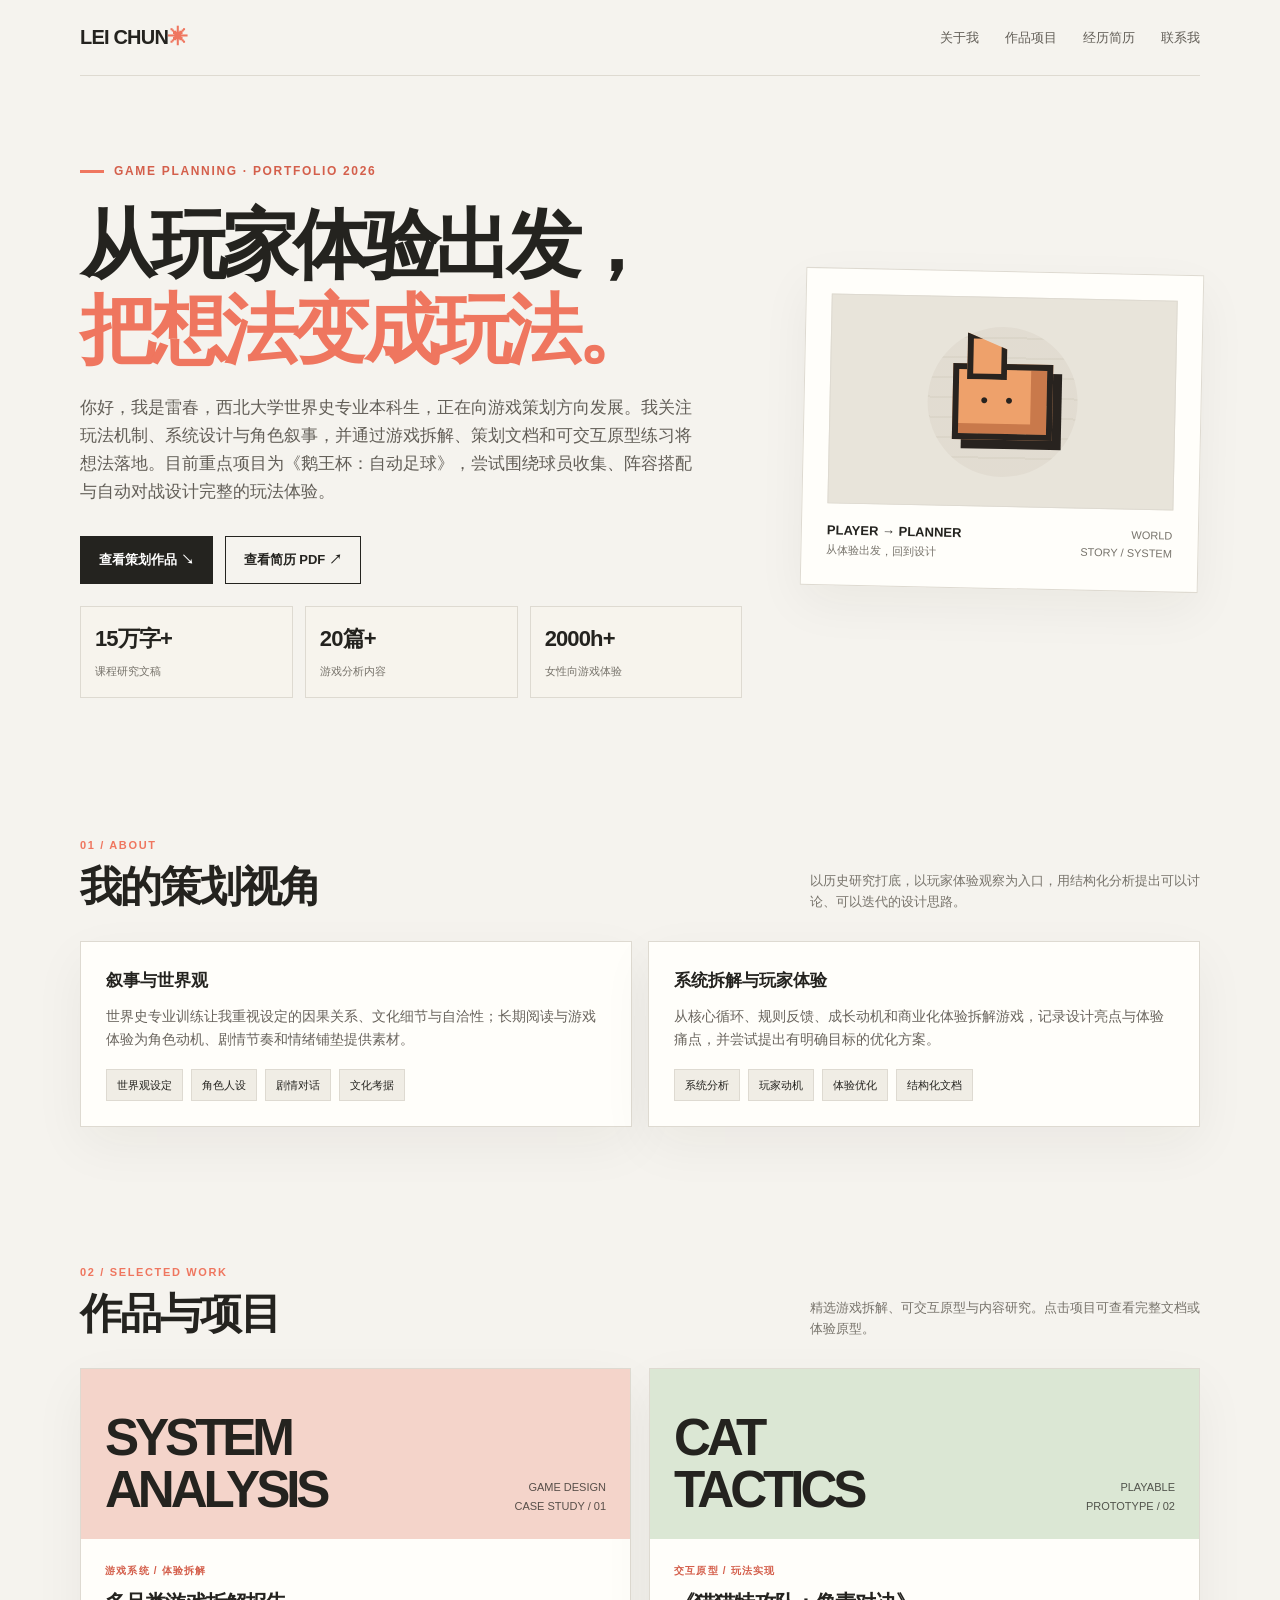
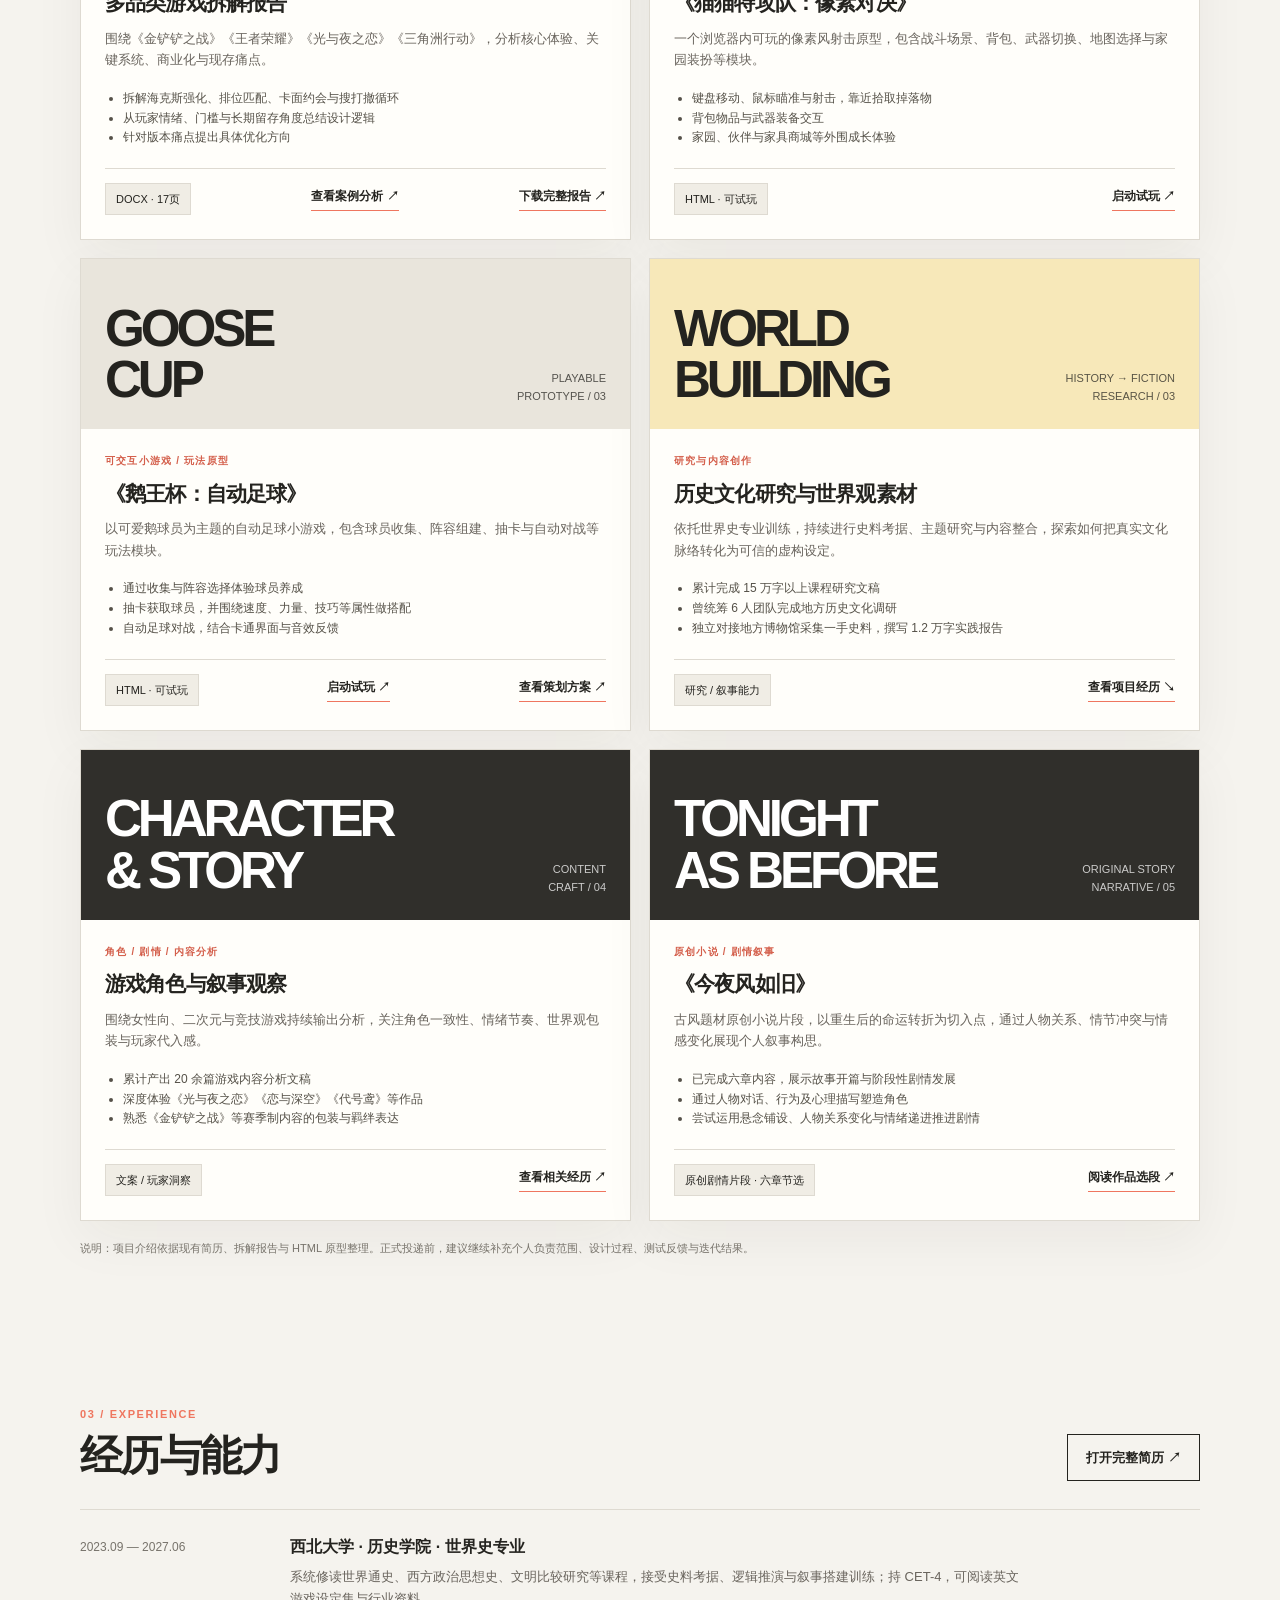
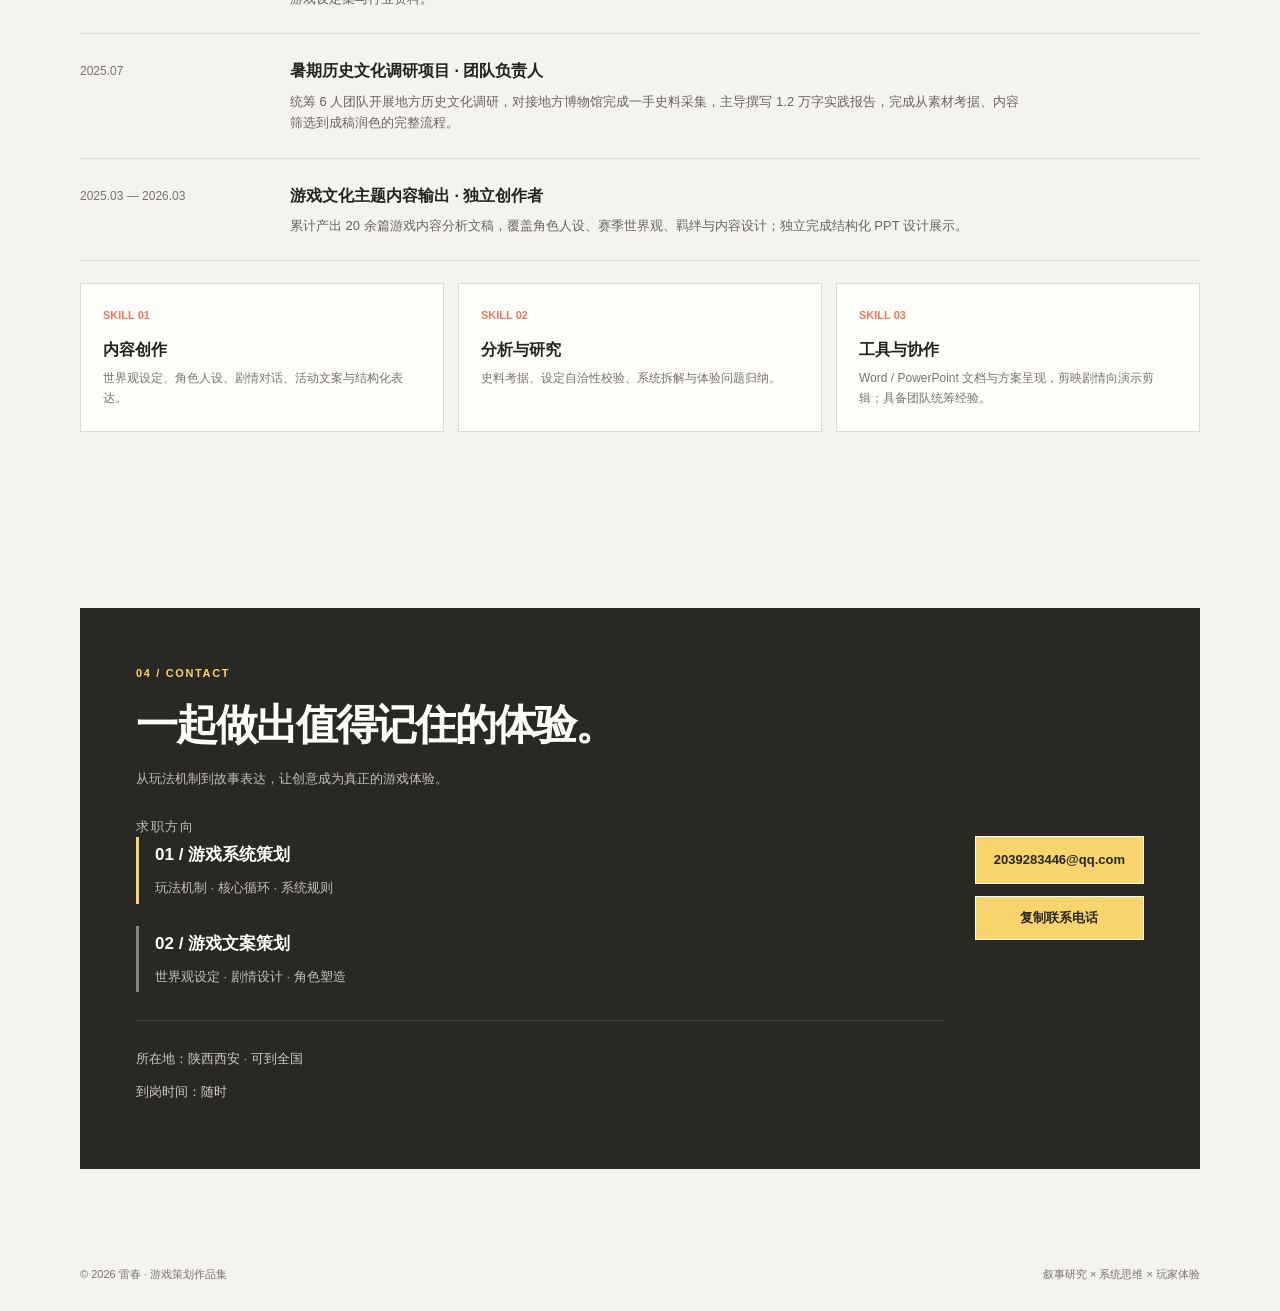
==== commit 7c6c253e: "Update index.html" ====
--- a/index.html
+++ b/index.html
@@ -6,6 +6,85 @@
 <title>雷春｜游戏策划作品集</title>
 <style>
 :root{--bg:#f5f3ee;--paper:#fffefa;--ink:#24231f;--muted:#77736b;--line:#dedad1;--accent:#ef765f;--yellow:#f7d46c;--green:#b9d6ad;--shadow:0 18px 50px #2620160d}*{box-sizing:border-box}html{scroll-behavior:smooth}body{margin:0;background:var(--bg);color:var(--ink);font-family:Inter,"PingFang SC","Microsoft YaHei",sans-serif;line-height:1.65}a{color:inherit;text-decoration:none}.wrap{width:min(1120px,calc(100% - 40px));margin:auto}.nav{height:76px;display:flex;align-items:center;justify-content:space-between;border-bottom:1px solid var(--line)}.logo{font-weight:900;letter-spacing:-.04em;font-size:20px}.logo span{color:var(--accent)}nav{display:flex;gap:26px;font-size:13px;color:#625e57}nav a:hover{color:var(--accent)}.hero{padding:86px 0 70px;display:grid;grid-template-columns:1.25fr .75fr;gap:60px;align-items:center}.eyebrow{font-size:12px;letter-spacing:.14em;text-transform:uppercase;font-weight:800;color:#d45f4b;display:flex;align-items:center;gap:10px}.eyebrow:before{content:"";width:24px;height:3px;background:var(--accent)}h1{font-size:clamp(42px,6vw,76px);line-height:1.12;letter-spacing:-.065em;margin:20px 0 22px}h1 em{font-style:normal;color:var(--accent)}.intro{font-size:17px;color:#625e57;max-width:620px}.actions{display:flex;gap:12px;flex-wrap:wrap;margin-top:30px}.btn{display:inline-flex;align-items:center;justify-content:center;padding:12px 18px;border:1px solid var(--ink);font-size:13px;font-weight:750;transition:.2s}.btn.primary{background:var(--ink);color:white}.btn:hover{transform:translateY(-2px);box-shadow:4px 4px 0 var(--yellow)}.hero-card{background:var(--paper);border:1px solid var(--line);padding:25px;box-shadow:var(--shadow);transform:rotate(1.2deg)}.pixel{height:210px;background:#e8e4da;display:grid;place-items:center;position:relative;overflow:hidden;border:1px solid var(--line)}.pixel:before{content:"";position:absolute;width:150px;height:150px;background:repeating-linear-gradient(0deg,#e0dacf 0 18px,#d8d2c5 18px 20px);border-radius:50%;opacity:.8}.cat{position:relative;width:100px;height:76px;background:#eea16b;border:6px solid #28231f;box-shadow:inset -16px -10px #c9794b,9px 9px 0 #28231f}.cat:before{content:"";position:absolute;left:8px;top:-37px;width:28px;height:35px;background:#eea16b;border:6px solid #28231f;clip-path:polygon(0 0,100% 35%,100% 100%,0 100%);box-shadow:48px 0 0 -1px #eea16b}.cat:after{content:"••";position:absolute;left:22px;top:13px;font-size:22px;letter-spacing:17px;color:#28231f}.card-meta{display:flex;justify-content:space-between;gap:10px;margin-top:16px;font-size:11px;color:var(--muted)}.card-meta strong{color:var(--ink);font-size:13px}.stats{display:grid;grid-template-columns:repeat(3,1fr);gap:12px;margin-top:22px}.stat{padding:14px;background:#f7f4ed;border:1px solid var(--line)}.stat b{display:block;font-size:22px;letter-spacing:-.04em}.stat span{font-size:11px;color:var(--muted)}section{padding:68px 0}.section-head{display:flex;justify-content:space-between;align-items:end;gap:24px;margin-bottom:28px}.kicker{font-size:11px;letter-spacing:.15em;color:var(--accent);font-weight:900}.section-head h2{font-size:clamp(28px,4vw,42px);letter-spacing:-.05em;line-height:1.2;margin:8px 0 0}.section-head p{color:var(--muted);font-size:13px;max-width:390px;margin:0}.about-grid{display:grid;grid-template-columns:1fr 1fr;gap:16px}.panel{background:var(--paper);border:1px solid var(--line);padding:25px;box-shadow:var(--shadow)}.panel h3{margin:0 0 10px;font-size:17px}.panel p{color:#69645d;font-size:14px;margin:0}.tags{display:flex;flex-wrap:wrap;gap:8px;margin-top:18px}.tag{font-size:11px;padding:6px 10px;background:#f0ede5;border:1px solid var(--line)}.projects{display:grid;grid-template-columns:repeat(2,1fr);gap:18px}.project{background:var(--paper);border:1px solid var(--line);box-shadow:var(--shadow);overflow:hidden;display:flex;flex-direction:column}.project-art{min-height:170px;padding:24px;display:flex;align-items:end;justify-content:space-between;gap:16px;background:#e9e5dc;position:relative;overflow:hidden}.project-art.coral{background:#f4d4ca}.project-art.green{background:#dbe7d4}.project-art.yellow{background:#f7e8b9}.project-art.dark{background:#302f2b;color:#fff}.project-art .big{font-size:clamp(32px,4vw,54px);font-weight:900;letter-spacing:-.08em;line-height:1}.project-art small{font-size:11px;max-width:130px;text-align:right;opacity:.75}.project-body{padding:24px;display:flex;flex-direction:column;flex:1}.project-type{font-size:10px;color:#d45f4b;font-weight:900;letter-spacing:.12em}.project h3{font-size:21px;letter-spacing:-.04em;margin:7px 0}.project p{font-size:13px;color:#69645d;margin:0 0 18px}.project ul{font-size:12px;color:#555148;padding-left:18px;margin:0 0 20px}.project-foot{margin-top:auto;display:flex;align-items:center;justify-content:space-between;gap:10px;padding-top:14px;border-top:1px solid var(--line)}.text-link{font-size:12px;font-weight:800;border-bottom:1px solid var(--accent);padding-bottom:3px}.text-link:hover{color:var(--accent)}.timeline{border-top:1px solid var(--line)}.time-row{display:grid;grid-template-columns:180px 1fr;gap:30px;padding:24px 0;border-bottom:1px solid var(--line)}.time-row time{font-size:12px;color:var(--muted);padding-top:4px}.time-row h3{font-size:16px;margin:0 0 6px}.time-row p{font-size:13px;color:#69645d;margin:0;max-width:740px}.skill-grid{display:grid;grid-template-columns:repeat(3,1fr);gap:14px}.skill{background:var(--paper);border:1px solid var(--line);padding:22px}.skill .num{font-size:11px;color:var(--accent);font-weight:900}.skill h3{font-size:16px;margin:12px 0 6px}.skill p{font-size:12px;color:var(--muted);margin:0}.contact{background:#292824;color:#fffefa;padding:56px;margin-top:40px;display:grid;grid-template-columns:1fr auto;gap:30px;align-items:center}.contact h2{font-size:clamp(28px,4vw,42px);letter-spacing:-.05em;margin:8px 0}.contact p{color:#c4c0b7;font-size:13px;margin:0}.contact .btn{border-color:#fffefa;color:#292824;background:var(--yellow)}footer{padding:28px 0;color:var(--muted);font-size:11px;display:flex;justify-content:space-between;gap:20px}.note{font-size:11px;color:var(--muted);margin-top:18px}@media(max-width:760px){.wrap{width:min(100% - 28px,600px)}.nav{height:64px}nav{gap:12px;font-size:11px}.hero{grid-template-columns:1fr;gap:30px;padding:56px 0}.hero-card{transform:none}.pixel{height:170px}.about-grid,.projects{grid-template-columns:1fr}.section-head{display:block}.section-head p{margin-top:12px}.time-row{grid-template-columns:1fr;gap:4px}.skill-grid{grid-template-columns:1fr}.contact{padding:28px;grid-template-columns:1fr}.contact .btn{justify-self:start}footer{flex-direction:column}}
+/* CONTACT：求职意向排版优化 */
+.contact-main {
+  min-width: 0;
+}
+
+.contact-intro {
+  max-width: 480px;
+  margin: 14px 0 26px;
+  line-height: 1.9;
+  color: #c4c0b7;
+  font-size: 14px;
+}
+
+.contact-info {
+  margin-top: 24px;
+}
+
+.contact-label {
+  margin: 0 0 18px;
+  color: var(--yellow);
+  font-size: 12px;
+  letter-spacing: 0.12em;
+}
+
+.contact-role {
+  display: flex;
+  flex-direction: column;
+  align-items: flex-start;
+  gap: 8px;
+  margin: 0 0 22px;
+  padding: 4px 0 4px 16px;
+  border-left: 3px solid var(--yellow);
+}
+
+.contact-role strong {
+  color: #fffefa;
+  font-size: 17px;
+  line-height: 1.6;
+}
+
+.contact-role span {
+  color: #c4c0b7;
+  font-size: 13px;
+  line-height: 1.8;
+}
+
+.contact-role.secondary {
+  border-left-color: #88857e;
+}
+
+.contact-meta {
+  margin-top: 28px;
+  padding-top: 18px;
+  border-top: 1px solid rgba(255,255,255,0.15);
+}
+
+.contact-meta p {
+  margin: 8px 0;
+  color: #d0ccc3;
+  font-size: 13px;
+  line-height: 1.9;
+}
+
+.contact-actions {
+  margin: 0 !important;
+  flex-direction: column;
+  align-items: stretch;
+  gap: 12px;
+}
+
+@media (max-width: 760px) {
+  .contact-role strong {
+    font-size: 16px;
+  }
+
+  .contact-intro {
+    margin-bottom: 22px;
+  }
+}
 </style></head>
 <body><div class="wrap">
 <header class="nav"><a class="logo" href="#top">LEI CHUN<span>✳</span></a><nav><a href="#about">关于我</a><a href="#work">作品项目</a><a href="#resume">经历简历</a><a href="#contact">联系我</a></nav></header>
@@ -40,5 +119,41 @@
 
 </div><p class="note">说明：项目介绍依据现有简历、拆解报告与 HTML 原型整理。正式投递前，建议继续补充个人负责范围、设计过程、测试反馈与迭代结果。</p></section>
 <section id="resume"><div class="section-head"><div><div class="kicker">03 / EXPERIENCE</div><h2>经历与能力</h2></div><a class="btn" href="游戏策划简历.pdf" target="_blank">打开完整简历 ↗</a></div><div class="timeline"><div class="time-row"><time>2023.09 — 2027.06</time><div><h3>西北大学 · 历史学院 · 世界史专业</h3><p>系统修读世界通史、西方政治思想史、文明比较研究等课程，接受史料考据、逻辑推演与叙事搭建训练；持 CET-4，可阅读英文游戏设定集与行业资料。</p></div></div><div class="time-row"><time>2025.07</time><div><h3>暑期历史文化调研项目 · 团队负责人</h3><p>统筹 6 人团队开展地方历史文化调研，对接地方博物馆完成一手史料采集，主导撰写 1.2 万字实践报告，完成从素材考据、内容筛选到成稿润色的完整流程。</p></div></div><div class="time-row"><time>2025.03 — 2026.03</time><div><h3>游戏文化主题内容输出 · 独立创作者</h3><p>累计产出 20 余篇游戏内容分析文稿，覆盖角色人设、赛季世界观、羁绊与内容设计；独立完成结构化 PPT 设计展示。</p></div></div></div><div class="skill-grid" style="margin-top:22px"><article class="skill"><div class="num">SKILL 01</div><h3>内容创作</h3><p>世界观设定、角色人设、剧情对话、活动文案与结构化表达。</p></article><article class="skill"><div class="num">SKILL 02</div><h3>分析与研究</h3><p>史料考据、设定自洽性校验、系统拆解与体验问题归纳。</p></article><article class="skill"><div class="num">SKILL 03</div><h3>工具与协作</h3><p>Word / PowerPoint 文档与方案呈现，剪映剧情向演示剪辑；具备团队统筹经验。</p></article></div></section>
-<section id="contact"><div class="contact"><div><div class="kicker" style="color:var(--yellow)">04 / CONTACT</div><h2>一起做出值得记住的体验。</h2><p>求职方向：游戏文案策划（世界观 / 剧情 / 角色）· 游戏系统策划<br>所在地：陕西西安 · 可到全国　｜　到岗时间：随时</p></div><div class="actions" style="margin:0;flex-direction:column;align-items:stretch"><a class="btn" href="mailto:2039283446@qq.com">2039283446@qq.com</a><button class="btn" onclick="navigator.clipboard.writeText('158-2979-5988').then(()=>{this.textContent='手机号已复制 ✓'}).catch(()=>{this.textContent='手机号：158-2979-5988'})">复制联系电话</button></div></div></section>
+<section id="contact">
+  <div class="contact">
+    <div class="contact-main">
+      <div class="kicker" style="color:var(--yellow)">04 / CONTACT</div>
+      <h2>一起做出值得记住的体验。</h2>
+      <p class="contact-intro">从玩法机制到故事表达，让创意成为真正的游戏体验。</p>
+
+      <div class="contact-info">
+        <p class="contact-label">求职方向</p>
+
+        <div class="contact-role">
+          <strong>01 / 游戏系统策划</strong>
+          <span>玩法机制 · 核心循环 · 系统规则</span>
+        </div>
+
+        <div class="contact-role secondary">
+          <strong>02 / 游戏文案策划</strong>
+          <span>世界观设定 · 剧情设计 · 角色塑造</span>
+        </div>
+
+        <div class="contact-meta">
+          <p>所在地：陕西西安 · 可到全国</p>
+          <p>到岗时间：随时</p>
+        </div>
+      </div>
+    </div>
+
+    <div class="actions contact-actions">
+      <a class="btn" href="mailto:2039283446@qq.com">
+        2039283446@qq.com
+      </a>
+      <button class="btn" onclick="navigator.clipboard.writeText('158-2979-5988').then(()=>{this.textContent='手机号已复制 ✓'}).catch(()=>{this.textContent='手机号：158-2979-5988'})">
+        复制联系电话
+      </button>
+    </div>
+  </div>
+</section>
 <footer><span>© 2026 雷春 · 游戏策划作品集</span><span>叙事研究 × 系统思维 × 玩家体验</span></footer></main></div></body></html>
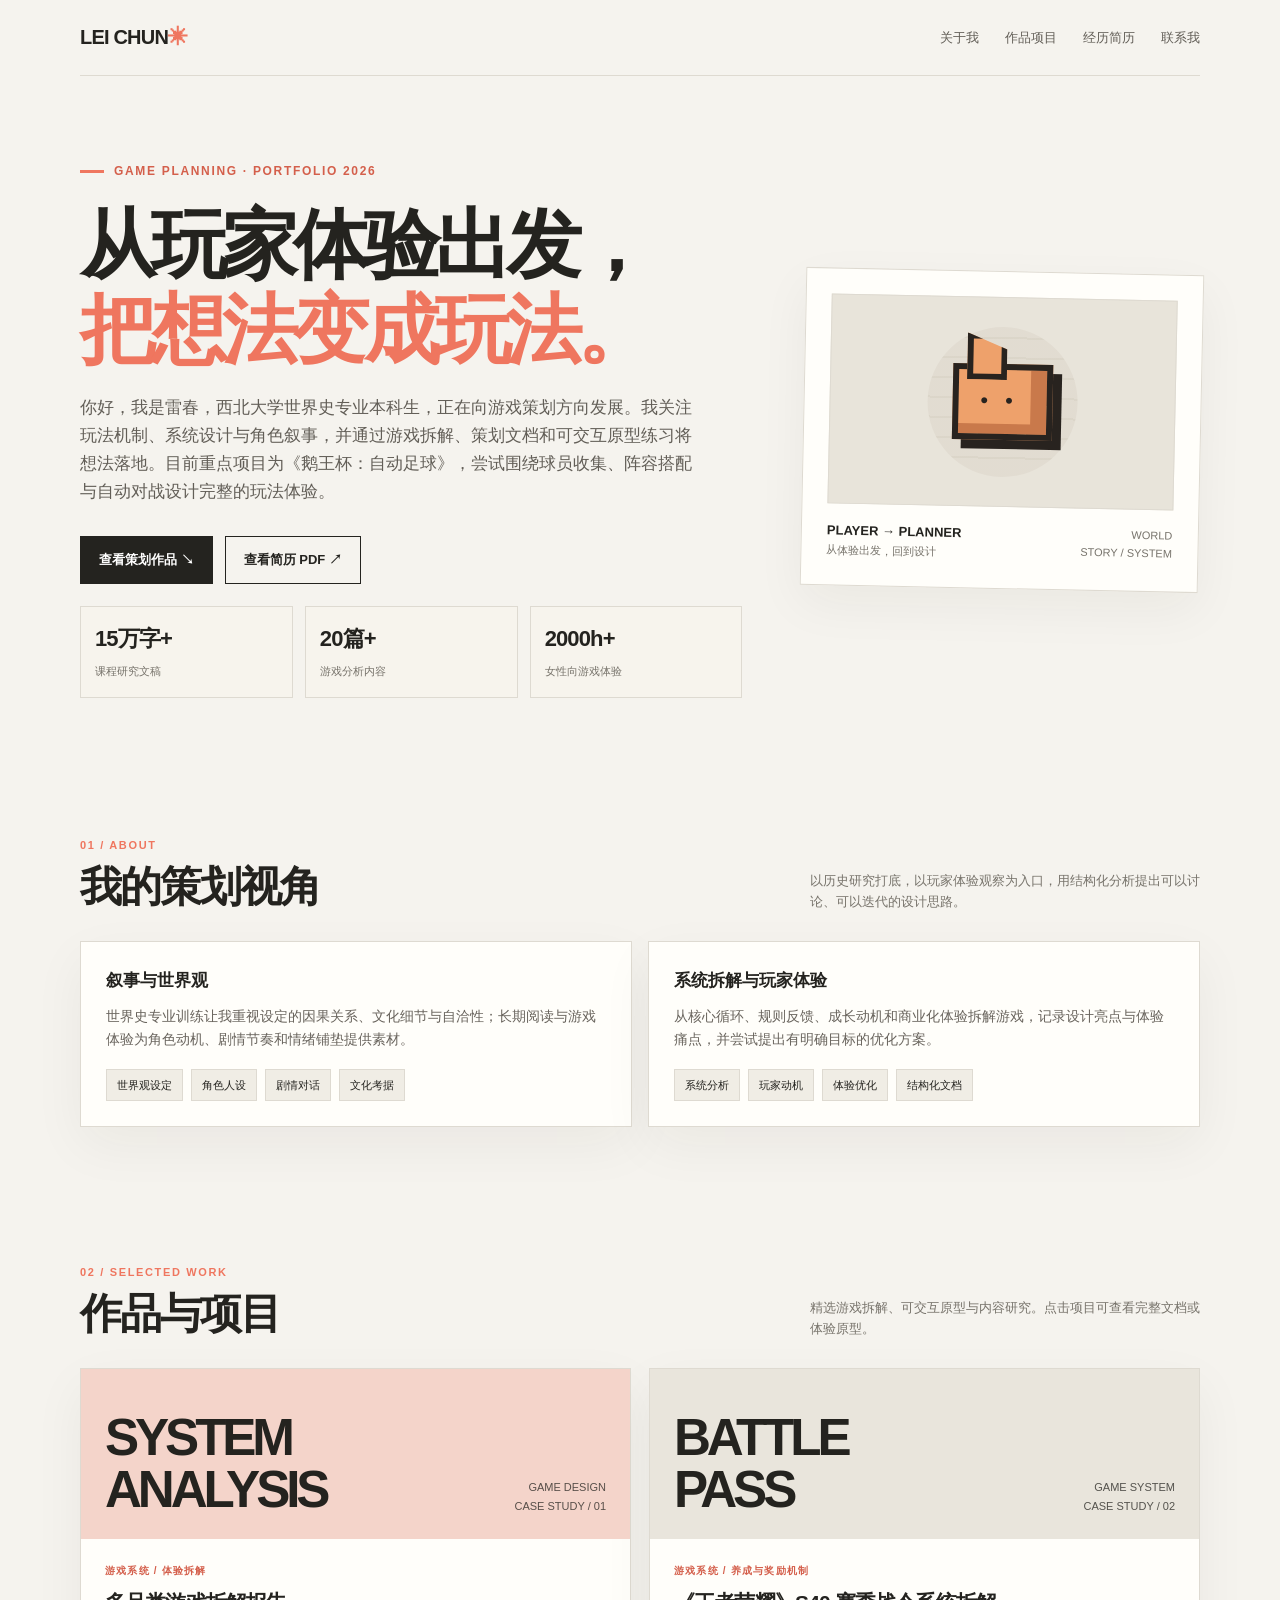
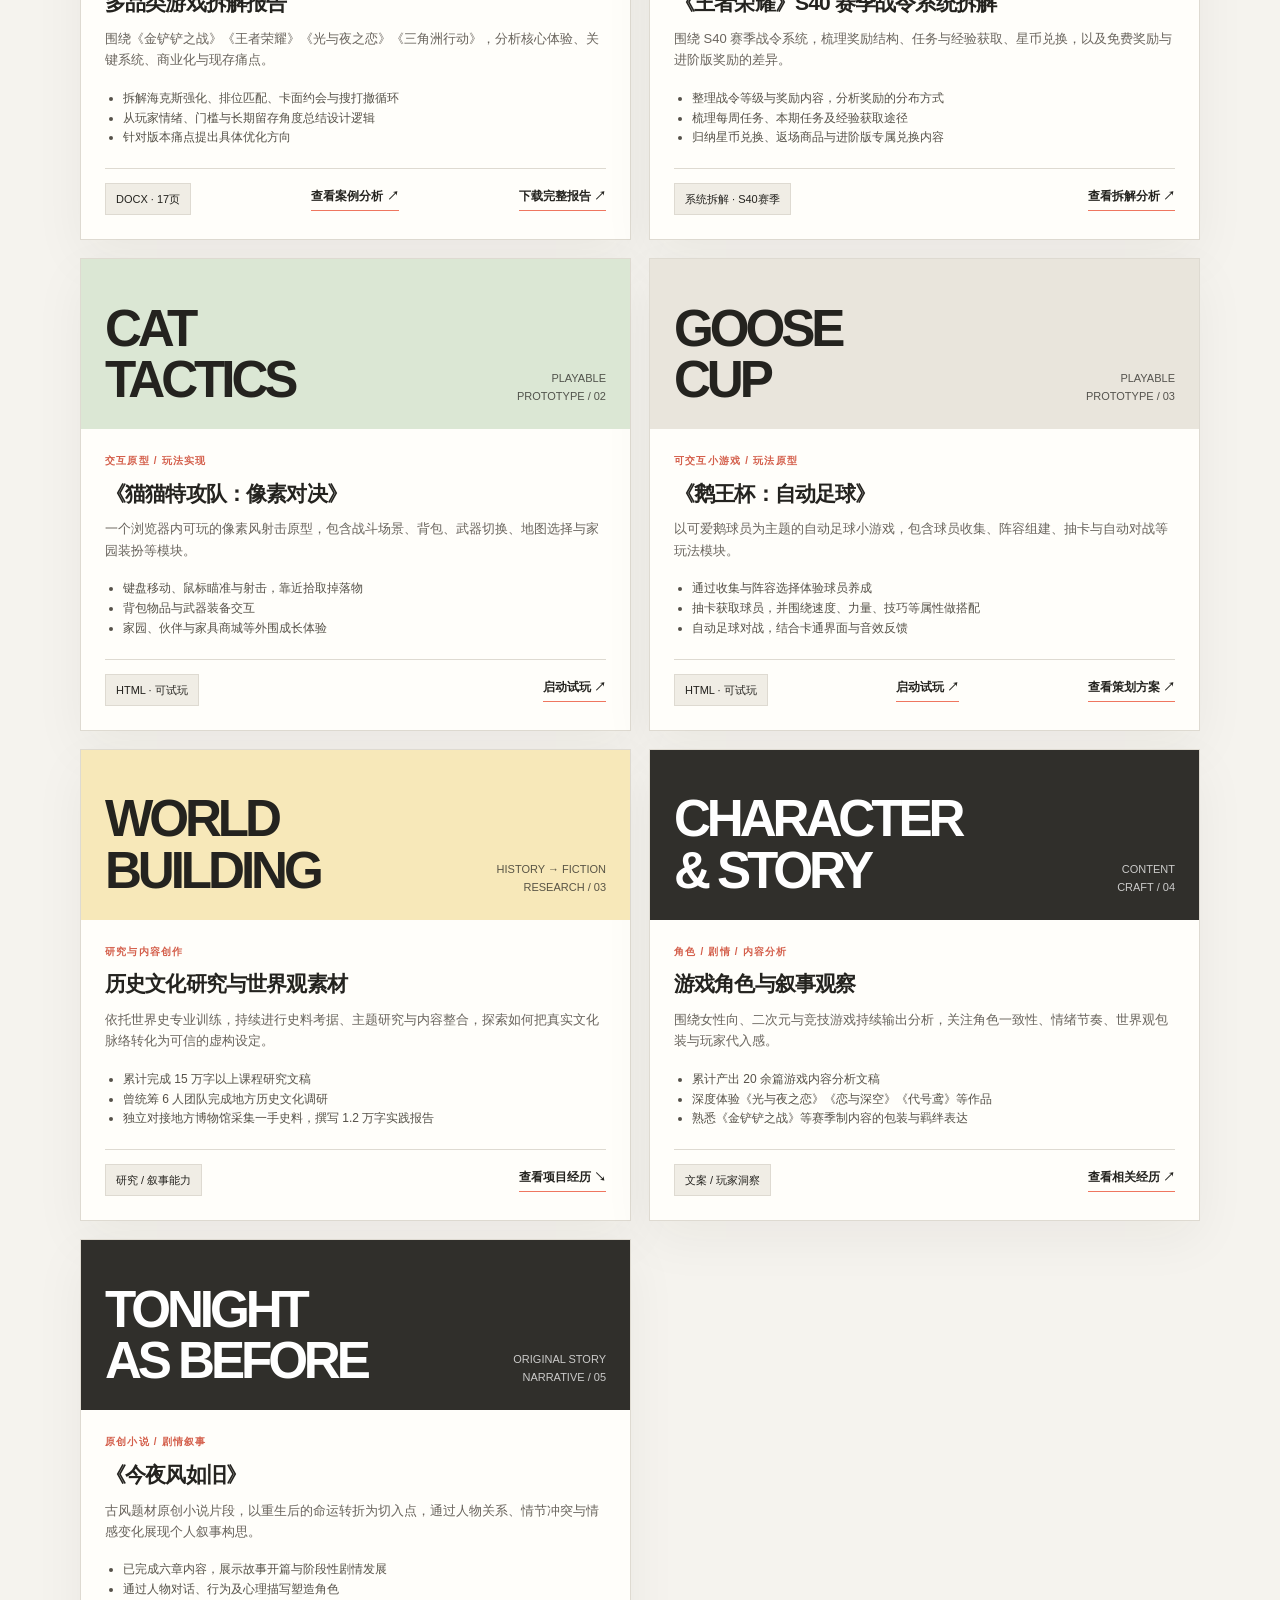
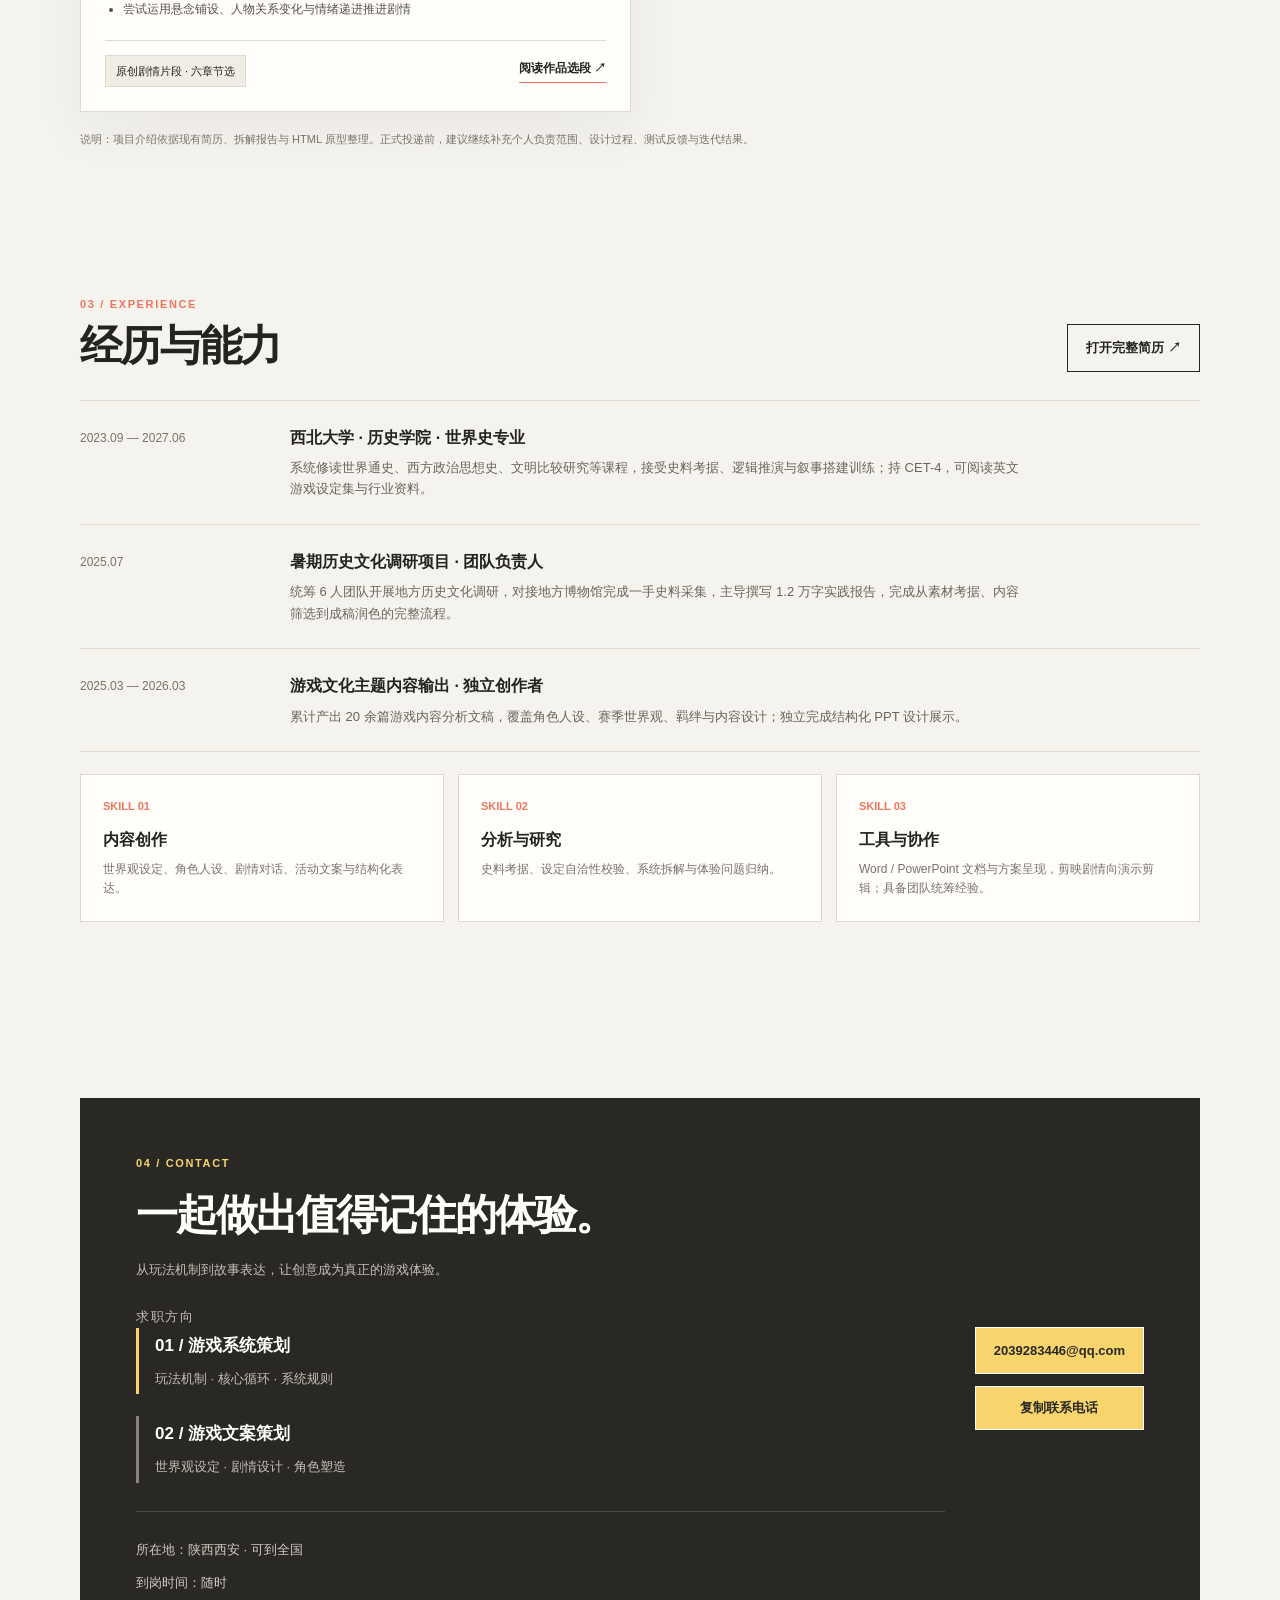
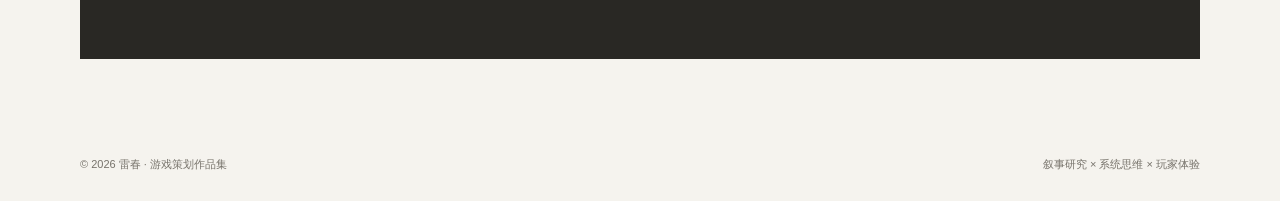
==== commit 80530ff5: "Update index.html" ====
--- a/index.html
+++ b/index.html
@@ -92,7 +92,29 @@
 <section id="about"><div class="section-head"><div><div class="kicker">01 / ABOUT</div><h2>我的策划视角</h2></div><p>以历史研究打底，以玩家体验观察为入口，用结构化分析提出可以讨论、可以迭代的设计思路。</p></div><div class="about-grid"><article class="panel"><h3>叙事与世界观</h3><p>世界史专业训练让我重视设定的因果关系、文化细节与自洽性；长期阅读与游戏体验为角色动机、剧情节奏和情绪铺垫提供素材。</p><div class="tags"><span class="tag">世界观设定</span><span class="tag">角色人设</span><span class="tag">剧情对话</span><span class="tag">文化考据</span></div></article><article class="panel"><h3>系统拆解与玩家体验</h3><p>从核心循环、规则反馈、成长动机和商业化体验拆解游戏，记录设计亮点与体验痛点，并尝试提出有明确目标的优化方案。</p><div class="tags"><span class="tag">系统分析</span><span class="tag">玩家动机</span><span class="tag">体验优化</span><span class="tag">结构化文档</span></div></article></div></section>
 <section id="work"><div class="section-head"><div><div class="kicker">02 / SELECTED WORK</div><h2>作品与项目</h2></div><p>精选游戏拆解、可交互原型与内容研究。点击项目可查看完整文档或体验原型。</p></div><div class="projects">
 <article class="project"><div class="project-art coral"><div class="big">SYSTEM<br>ANALYSIS</div><small>GAME DESIGN<br>CASE STUDY / 01</small></div><div class="project-body"><div class="project-type">游戏系统 / 体验拆解</div><h3>多品类游戏拆解报告</h3><p>围绕《金铲铲之战》《王者荣耀》《光与夜之恋》《三角洲行动》，分析核心体验、关键系统、商业化与现存痛点。</p><ul><li>拆解海克斯强化、排位匹配、卡面约会与搜打撤循环</li><li>从玩家情绪、门槛与长期留存角度总结设计逻辑</li><li>针对版本痛点提出具体优化方向</li></ul><div class="project-foot"><span class="tag">DOCX · 17页</span><a class="text-link" href="case-study.html">查看案例分析 ↗</a><a class="text-link" href="游戏拆解报告.docx" download>下载完整报告 ↗</a></div></div></article>
-<article class="project"><div class="project-art green"><div class="big">CAT<br>TACTICS</div><small>PLAYABLE<br>PROTOTYPE / 02</small></div><div class="project-body"><div class="project-type">交互原型 / 玩法实现</div><h3>《猫猫特攻队：像素对决》</h3><p>一个浏览器内可玩的像素风射击原型，包含战斗场景、背包、武器切换、地图选择与家园装扮等模块。</p><ul><li>键盘移动、鼠标瞄准与射击，靠近拾取掉落物</li><li>背包物品与武器装备交互</li><li>家园、伙伴与家具商城等外围成长体验</li></ul><div class="project-foot"><span class="tag">HTML · 可试玩</span><a class="text-link" href="game-demo.html" target="_blank">启动试玩 ↗</a></div></div></article>
+
+<article class="project">
+  <div class="project-art">
+    <div class="big">BATTLE<br>PASS</div>
+    <small>GAME SYSTEM<br>CASE STUDY / 02</small>
+  </div>
+  <div class="project-body">
+    <div class="project-type">游戏系统 / 养成与奖励机制</div>
+    <h3>《王者荣耀》S40 赛季战令系统拆解</h3>
+    <p>围绕 S40 赛季战令系统，梳理奖励结构、任务与经验获取、星币兑换，以及免费奖励与进阶版奖励的差异。</p>
+    <ul>
+      <li>整理战令等级与奖励内容，分析奖励的分布方式</li>
+      <li>梳理每周任务、本期任务及经验获取途径</li>
+      <li>归纳星币兑换、返场商品与进阶版专属兑换内容</li>
+    </ul>
+    <div class="project-foot">
+      <span class="tag">系统拆解 · S40赛季</span>
+      <a class="text-link" href="s40-battle-pass.html">查看拆解分析 ↗</a>
+    </div>
+  </div>
+</article>
+
+  <article class="project"><div class="project-art green"><div class="big">CAT<br>TACTICS</div><small>PLAYABLE<br>PROTOTYPE / 02</small></div><div class="project-body"><div class="project-type">交互原型 / 玩法实现</div><h3>《猫猫特攻队：像素对决》</h3><p>一个浏览器内可玩的像素风射击原型，包含战斗场景、背包、武器切换、地图选择与家园装扮等模块。</p><ul><li>键盘移动、鼠标瞄准与射击，靠近拾取掉落物</li><li>背包物品与武器装备交互</li><li>家园、伙伴与家具商城等外围成长体验</li></ul><div class="project-foot"><span class="tag">HTML · 可试玩</span><a class="text-link" href="game-demo.html" target="_blank">启动试玩 ↗</a></div></div></article>
 <article class="project"><div class="project-art blue"><div class="big">GOOSE<br>CUP</div><small>PLAYABLE<br>PROTOTYPE / 03</small></div><div class="project-body"><div class="project-type">可交互小游戏 / 玩法原型</div><h3>《鹅王杯：自动足球》</h3><p>以可爱鹅球员为主题的自动足球小游戏，包含球员收集、阵容组建、抽卡与自动对战等玩法模块。</p><ul><li>通过收集与阵容选择体验球员养成</li><li>抽卡获取球员，并围绕速度、力量、技巧等属性做搭配</li><li>自动足球对战，结合卡通界面与音效反馈</li></ul><div class="project-foot"><span class="tag">HTML · 可试玩</span><a class="text-link" href="goosecute/index.html" target="_blank">启动试玩 ↗</a><a class="text-link" href="goosecup.html">查看策划方案 ↗</a></div></div></article>
 <article class="project"><div class="project-art yellow"><div class="big">WORLD<br>BUILDING</div><small>HISTORY → FICTION<br>RESEARCH / 03</small></div><div class="project-body"><div class="project-type">研究与内容创作</div><h3>历史文化研究与世界观素材</h3><p>依托世界史专业训练，持续进行史料考据、主题研究与内容整合，探索如何把真实文化脉络转化为可信的虚构设定。</p><ul><li>累计完成 15 万字以上课程研究文稿</li><li>曾统筹 6 人团队完成地方历史文化调研</li><li>独立对接地方博物馆采集一手史料，撰写 1.2 万字实践报告</li></ul><div class="project-foot"><span class="tag">研究 / 叙事能力</span><a class="text-link" href="#resume">查看项目经历 ↘</a></div></div></article>
 <article class="project"><div class="project-art dark"><div class="big">CHARACTER<br>& STORY</div><small>CONTENT<br>CRAFT / 04</small></div><div class="project-body"><div class="project-type">角色 / 剧情 / 内容分析</div><h3>游戏角色与叙事观察</h3><p>围绕女性向、二次元与竞技游戏持续输出分析，关注角色一致性、情绪节奏、世界观包装与玩家代入感。</p><ul><li>累计产出 20 余篇游戏内容分析文稿</li><li>深度体验《光与夜之恋》《恋与深空》《代号鸢》等作品</li><li>熟悉《金铲铲之战》等赛季制内容的包装与羁绊表达</li></ul><div class="project-foot"><span class="tag">文案 / 玩家洞察</span><a class="text-link" href="游戏策划简历.pdf" target="_blank">查看相关经历 ↗</a></div></div></article>
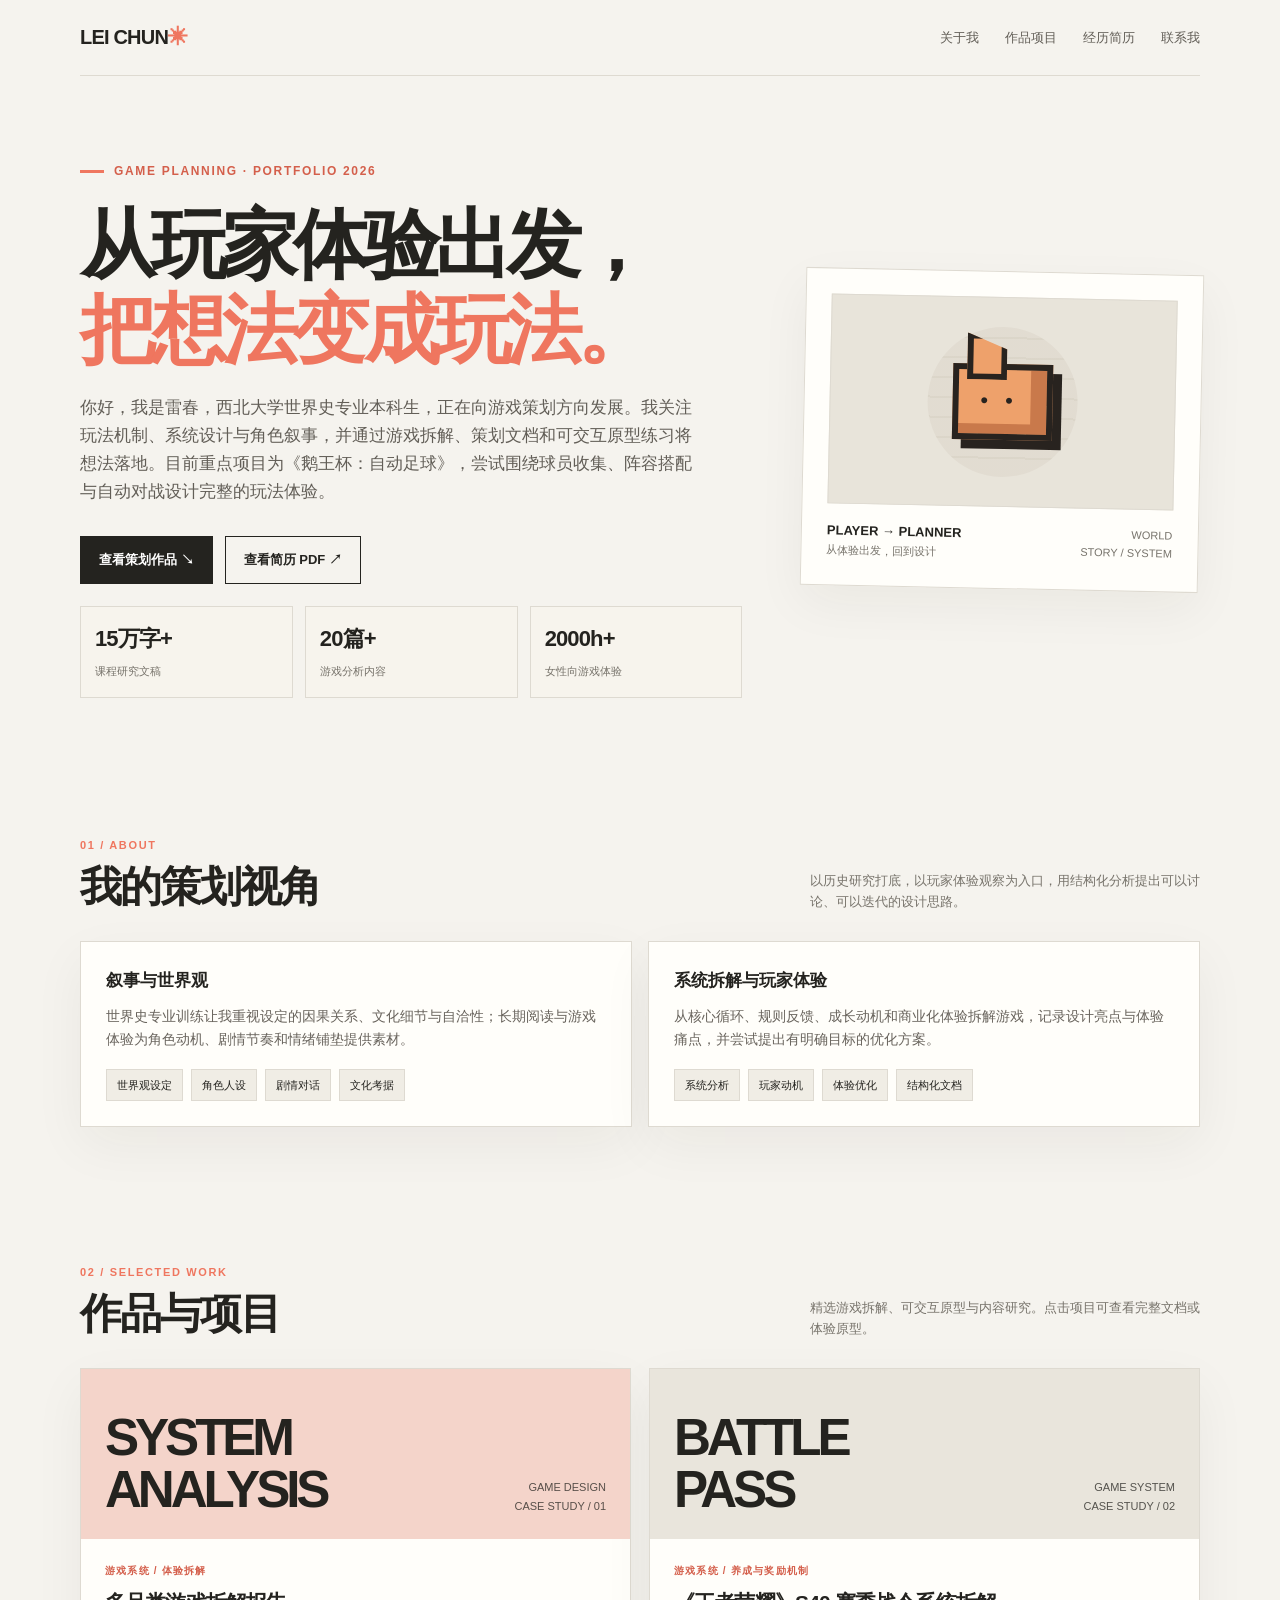
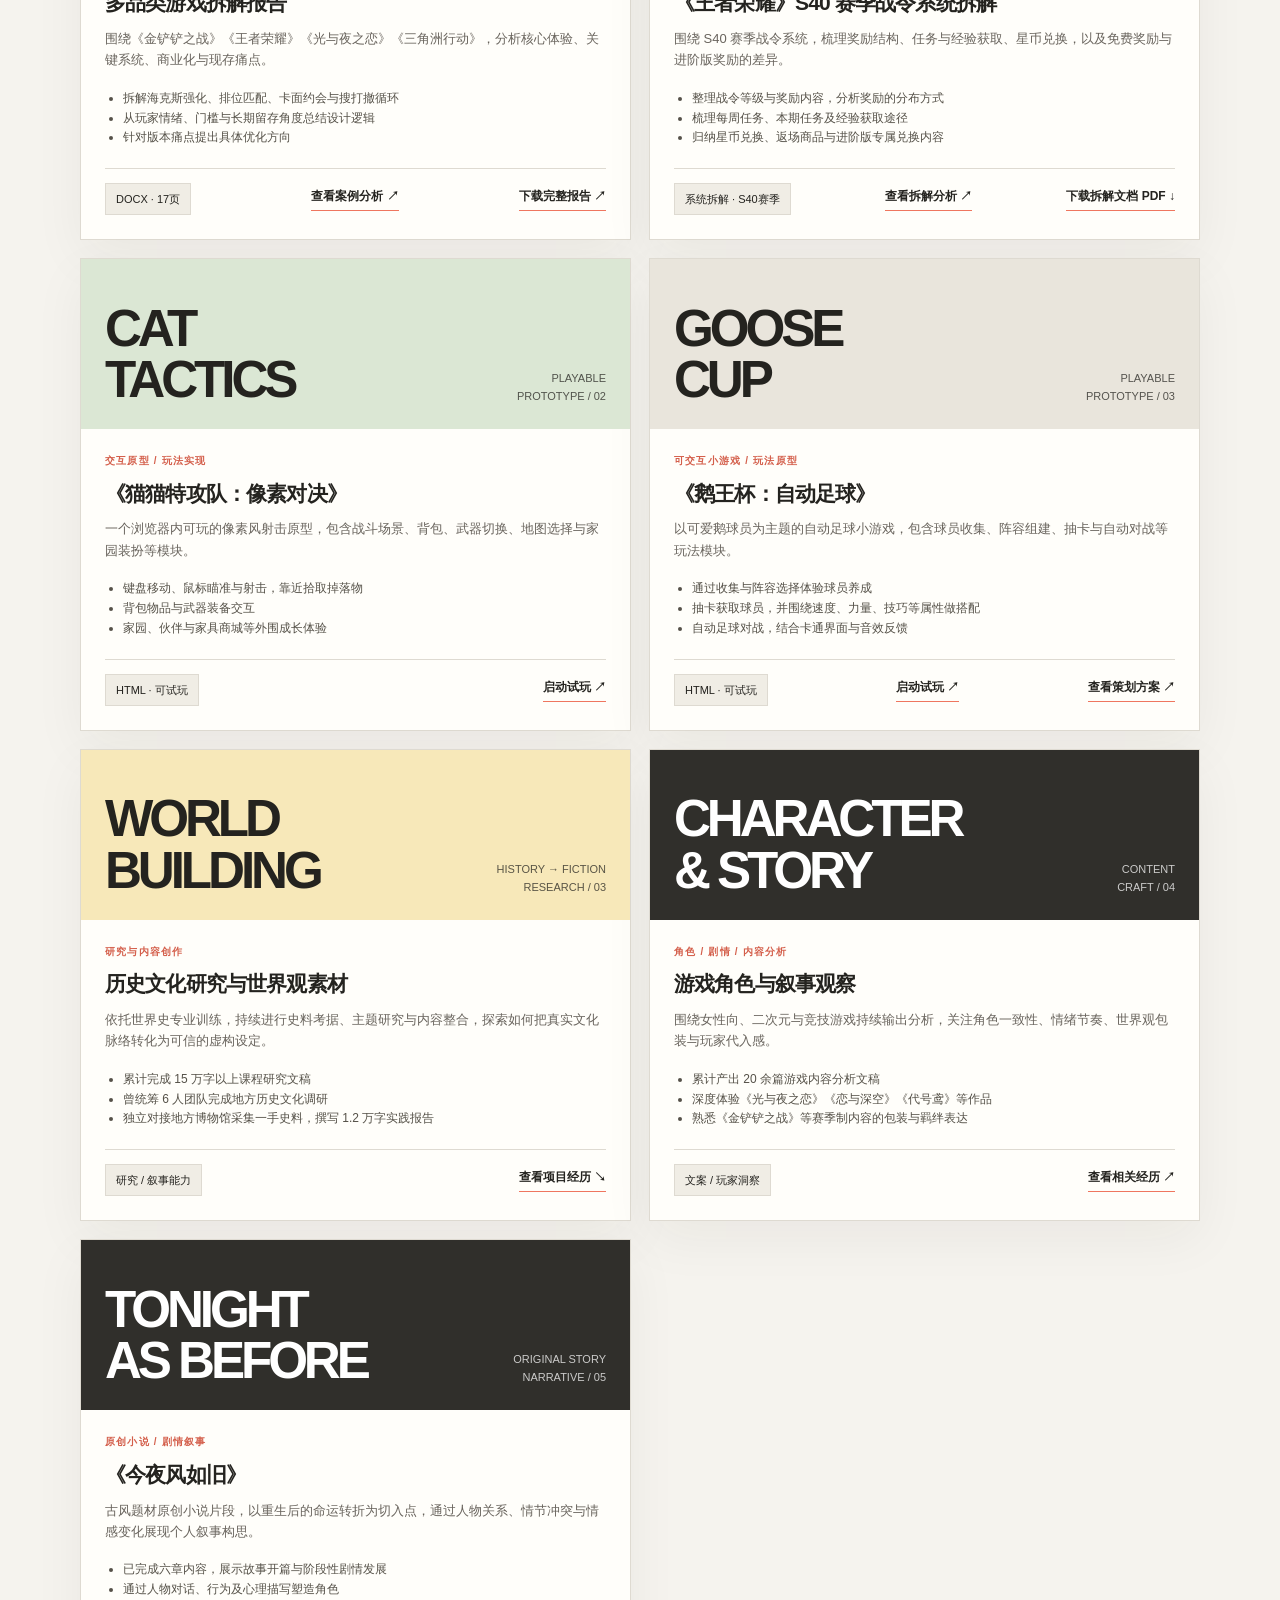
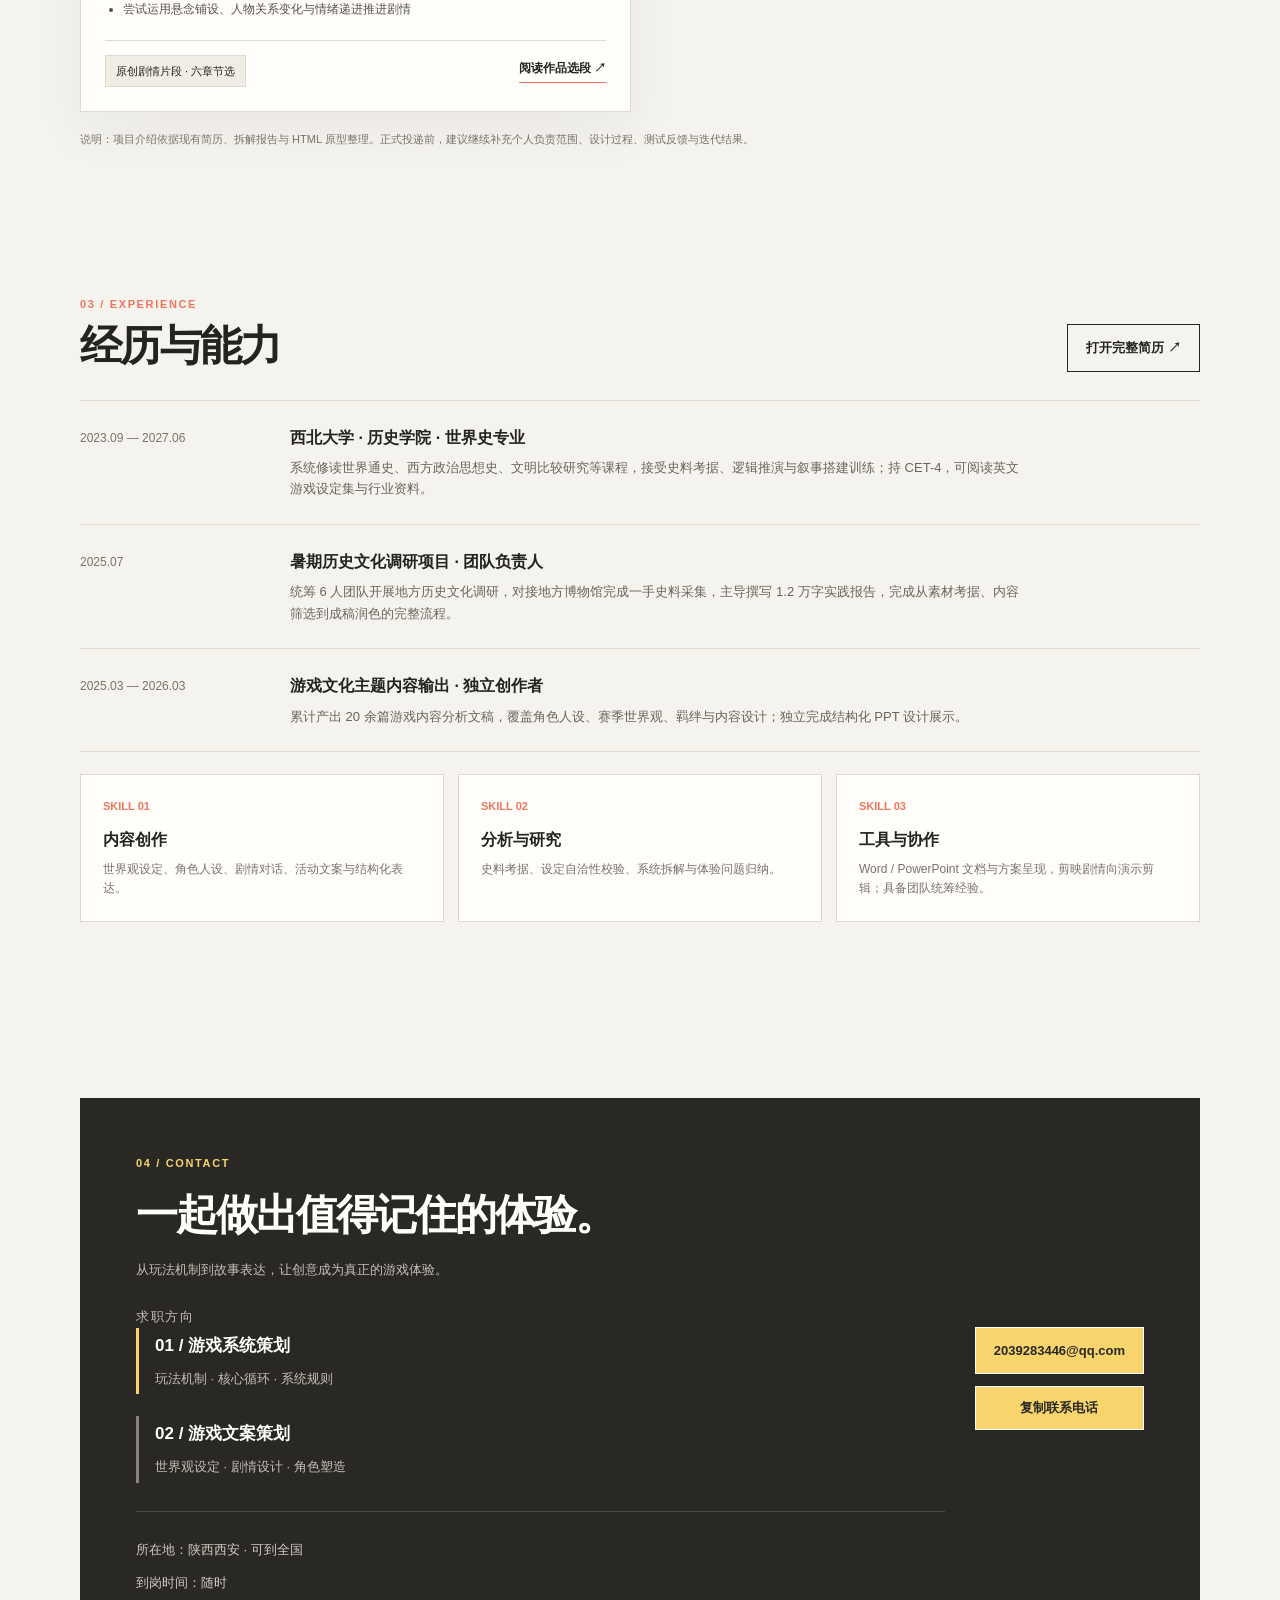
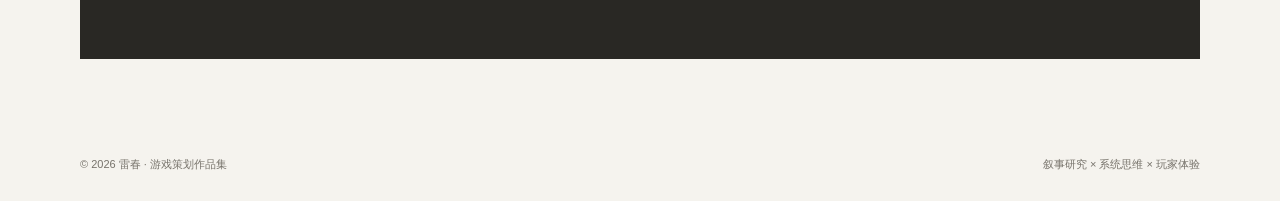
==== commit 3209f320: "Update index.html" ====
--- a/index.html
+++ b/index.html
@@ -107,10 +107,13 @@
       <li>梳理每周任务、本期任务及经验获取途径</li>
       <li>归纳星币兑换、返场商品与进阶版专属兑换内容</li>
     </ul>
-    <div class="project-foot">
-      <span class="tag">系统拆解 · S40赛季</span>
-      <a class="text-link" href="s40-battle-pass.html">查看拆解分析 ↗</a>
-    </div>
+    
+<div class="project-foot">
+  <span class="tag">系统拆解 · S40赛季</span>
+  <a class="text-link" href="s40-battle-pass.html">查看拆解分析 ↗</a>
+  <a class="text-link" href="%E3%80%8A%E7%8E%8B%E8%80%85%E8%8D%80%E8%80%80%E3%80%8BS40%E8%B5%9B%E5%AD%A3%E6%88%98%E4%BB%A4%E7%B3%BB%E7%BB%9F%E6%8B%86%E8%A7%A3%20%E9%9B%B7%E6%98%A5.pdf" download>下载拆解文档 PDF ↓</a>
+</div>
+
   </div>
 </article>
 
